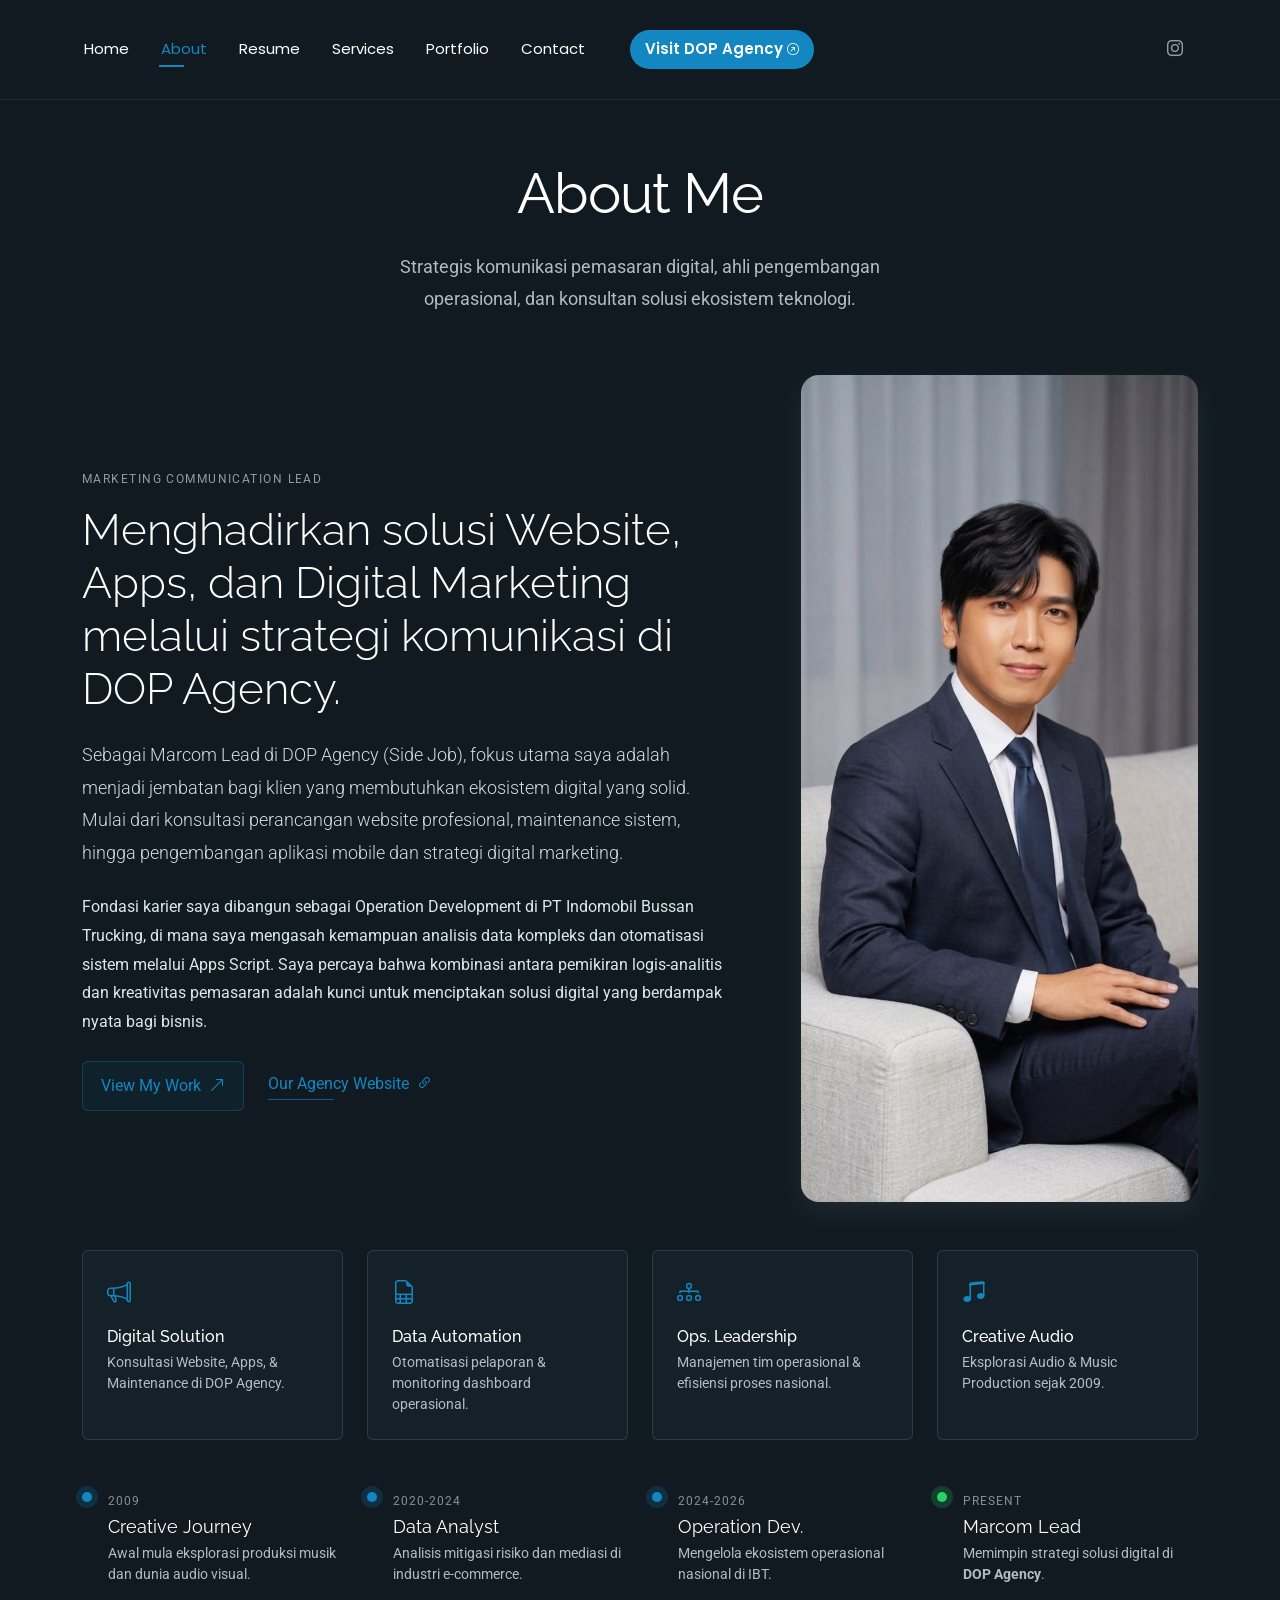
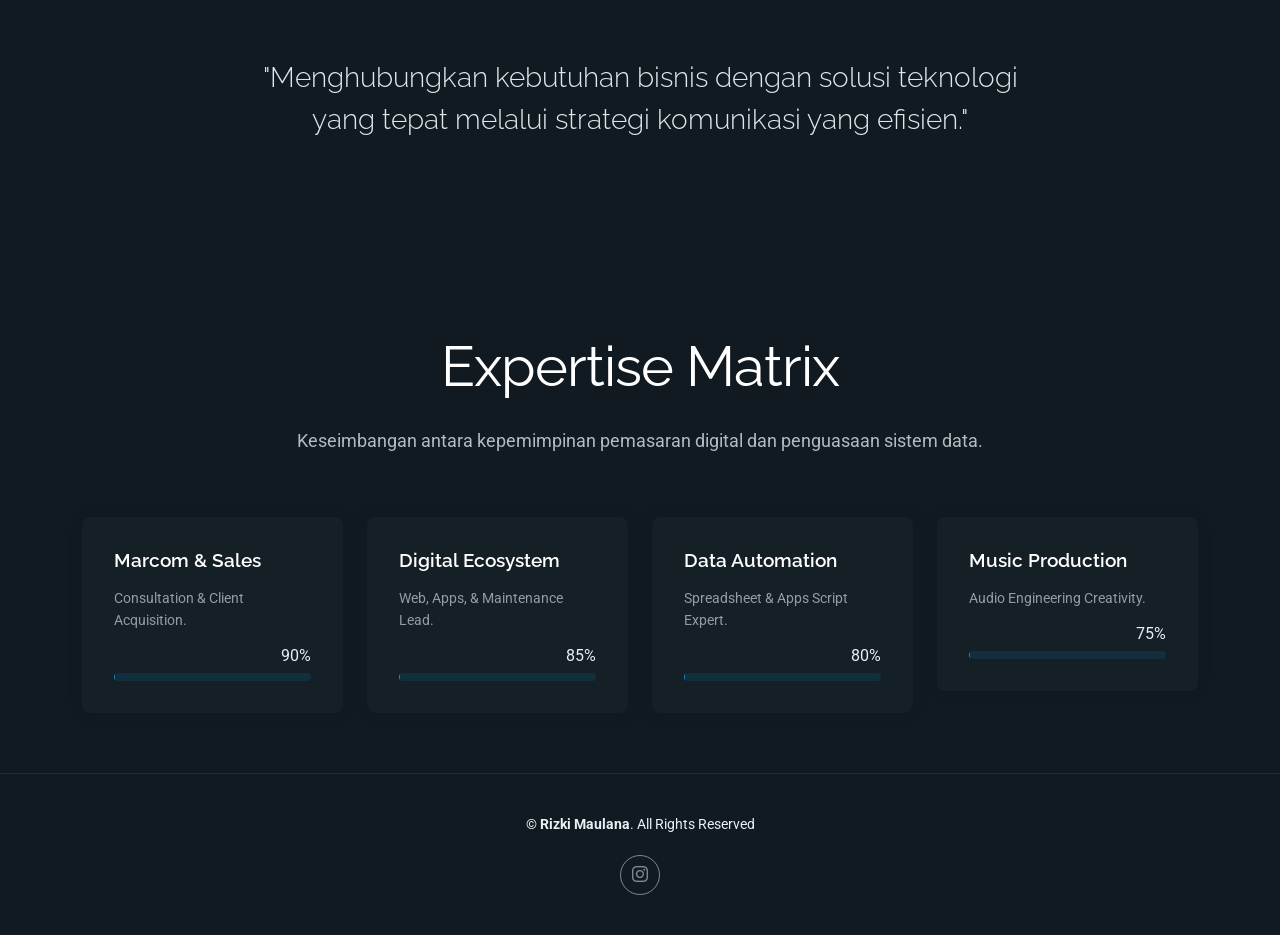
==== about.html @ 50d6732a "Update about.html" ====
<!DOCTYPE html>
<html lang="en">

<head>
  <meta charset="utf-8">
  <meta content="width=device-width, initial-scale=1.0" name="viewport">
  <title>About - Rizki Maulana | Digital Solution Expert</title>
  <meta name="description" content="">
  <meta name="keywords" content="">

  <link href="assets/img/favicon.png" rel="icon">
  <link href="assets/img/apple-touch-icon.png" rel="apple-touch-icon">

  <link href="https://fonts.googleapis.com" rel="preconnect">
  <link href="https://fonts.gstatic.com" rel="preconnect" crossorigin>
  <link href="https://fonts.googleapis.com/css2?family=Roboto:ital,wght@0,100;0,300;0,400;0,500;0,700;0,900;1,100;1,300;1,400;1,500;1,700;1,900&family=Poppins:ital,wght@0,100;0,200;0,300;0,400;0,500;0,600;0,700;0,800;0,900;1,100;1,200;1,300;1,400;1,500;1,600;1,700;1,800;1,900&family=Raleway:ital,wght@0,100;0,200;0,300;0,400;0,500;0,600;0,700;0,800;0,900;1,100;1,200;1,300;1,400;1,500;1,600;1,700;1,800;1,900&display=swap" rel="stylesheet">

  <link href="assets/vendor/bootstrap/css/bootstrap.min.css" rel="stylesheet">
  <link href="assets/vendor/bootstrap-icons/bootstrap-icons.css" rel="stylesheet">
  <link href="assets/vendor/aos/aos.css" rel="stylesheet">
  <link href="assets/vendor/swiper/swiper-bundle.min.min.css" rel="stylesheet">
  <link href="assets/vendor/glightbox/css/glightbox.min.css" rel="stylesheet">

  <link href="assets/css/main.css" rel="stylesheet">
</head>

<body class="about-page">

  <header id="header" class="header d-flex align-items-center light-background sticky-top">
    <div class="container position-relative d-flex align-items-center justify-content-between">
      <nav id="navmenu" class="navmenu">
        <ul>
          <li><a href="index.html">Home</a></li>
          <li><a href="about.html" class="active">About</a></li>
          <li><a href="resume.html">Resume</a></li>
          <li><a href="services.html">Services</a></li>
          <li><a href="portfolio.html">Portfolio</a></li>
          <li><a href="contact.html">Contact</a></li>
          <li><a href="https://www.dopagency.my.id/" target="_blank" style="background: var(--accent-color); color: white; padding: 8px 15px; border-radius: 50px; margin-left: 15px; font-weight: 600;">Visit DOP Agency <i class="bi bi-arrow-up-right-circle ms-1"></i></a></li>
        </ul>
        <i class="mobile-nav-toggle d-xl-none bi bi-list"></i>
      </nav>

      <div class="header-social-links">
        <a href="https://www.instagram.com/rizkimaulanaa/" class="instagram"><i class="bi bi-instagram"></i></a>
      </div>
    </div>
  </header>

  <main class="main">
    <section id="about" class="about section">
      <div class="container section-title" data-aos="fade-up">
        <h2>About Me</h2>
        <p>Strategis komunikasi pemasaran digital, ahli pengembangan operasional, dan konsultan solusi ekosistem teknologi.</p>
      </div>

      <div class="container" data-aos="fade-up" data-aos-delay="100">
        <div class="row align-items-center justify-content-between gy-5 mb-5">
          <div class="col-lg-7" data-aos="fade-right" data-aos-delay="150">
            <div class="intro-content">
              <span class="eyebrow">Marketing Communication Lead</span>
              <h2 class="headline">Menghadirkan solusi Website, Apps, dan Digital Marketing melalui strategi komunikasi di DOP Agency.</h2>
              <p class="lead">
                Sebagai Marcom Lead di DOP Agency (Side Job), fokus utama saya adalah menjadi jembatan bagi klien yang membutuhkan ekosistem digital yang solid. Mulai dari konsultasi perancangan website profesional, maintenance sistem, hingga pengembangan aplikasi mobile dan strategi digital marketing.
              </p>
              <p>
                Fondasi karier saya dibangun sebagai Operation Development di PT Indomobil Bussan Trucking, di mana saya mengasah kemampuan analisis data kompleks dan otomatisasi sistem melalui Apps Script. Saya percaya bahwa kombinasi antara pemikiran logis-analitis dan kreativitas pemasaran adalah kunci untuk menciptakan solusi digital yang berdampak nyata bagi bisnis.
              </p>

              <div class="cta-group">
                <a href="portfolio.html" class="btn-ghost">
                  View My Work <i class="bi bi-arrow-up-right"></i>
                </a>
                <a href="https://www.dopagency.my.id/" target="_blank" class="link-underline">
                  Our Agency Website <i class="bi bi-link-45deg"></i>
                </a>
              </div>
            </div>
          </div>

          <div class="col-lg-5" data-aos="zoom-in" data-aos-delay="250">
            <figure class="profile-figure text-center text-lg-end">
              <img src="assets/img/profile/profile-square-11.webp" alt="Portrait of Rizki Maulana" class="img-fluid profile-photo">
            </figure>
          </div>
        </div>

        <div class="mb-5">
          <div class="row g-4">
            <div class="col-6 col-md-4 col-lg-3" data-aos="fade-up" data-aos-delay="120">
              <div class="skill-item">
                <i class="bi bi-megaphone"></i>
                <h3>Digital Solution</h3>
                <p>Konsultasi Website, Apps, & Maintenance di DOP Agency.</p>
              </div>
            </div>
            <div class="col-6 col-md-4 col-lg-3" data-aos="fade-up" data-aos-delay="180">
              <div class="skill-item">
                <i class="bi bi-file-earmark-spreadsheet"></i>
                <h3>Data Automation</h3>
                <p>Otomatisasi pelaporan & monitoring dashboard operasional.</p>
              </div>
            </div>
            <div class="col-6 col-md-4 col-lg-3" data-aos="fade-up" data-aos-delay="240">
              <div class="skill-item">
                <i class="bi bi-diagram-3"></i>
                <h3>Ops. Leadership</h3>
                <p>Manajemen tim operasional & efisiensi proses nasional.</p>
              </div>
            </div>
            <div class="col-6 col-md-4 col-lg-3" data-aos="fade-up" data-aos-delay="300">
              <div class="skill-item">
                <i class="bi bi-music-note-beamed"></i>
                <h3>Creative Audio</h3>
                <p>Eksplorasi Audio & Music Production sejak 2009.</p>
              </div>
            </div>
          </div>
        </div>

        <div class="mb-5">
          <div class="row g-4">
            <div class="col-md-6 col-lg-3" data-aos="fade-up" data-aos-delay="120">
              <article class="timeline-item">
                <span class="dot"></span>
                <time>2009</time>
                <h4>Creative Journey</h4>
                <p>Awal mula eksplorasi produksi musik dan dunia audio visual.</p>
              </article>
            </div>
            <div class="col-md-6 col-lg-3" data-aos="fade-up" data-aos-delay="180">
              <article class="timeline-item">
                <span class="dot"></span>
                <time>2020-2024</time>
                <h4>Data Analyst</h4>
                <p>Analisis mitigasi risiko dan mediasi di industri e-commerce.</p>
              </article>
            </div>
            <div class="col-md-6 col-lg-3" data-aos="fade-up" data-aos-delay="240">
              <article class="timeline-item">
                <span class="dot"></span>
                <time>2024-2026</time>
                <h4>Operation Dev.</h4>
                <p>Mengelola ekosistem operasional nasional di IBT.</p>
              </article>
            </div>
            <div class="col-md-6 col-lg-3" data-aos="fade-up" data-aos-delay="300">
              <article class="timeline-item">
                <span class="dot" style="background: #25d366; box-shadow: 0 0 0 6px rgba(37, 211, 102, 0.2);"></span>
                <time>Present</time>
                <h4>Marcom Lead</h4>
                <p>Memimpin strategi solusi digital di <strong>DOP Agency</strong>.</p>
              </article>
            </div>
          </div>
        </div>

        <blockquote class="personal-quote text-center mb-5" data-aos="fade-down" data-aos-delay="200">
          <p>"Menghubungkan kebutuhan bisnis dengan solusi teknologi yang tepat melalui strategi komunikasi yang efisien."</p>
        </blockquote>
      </div>
    </section>

    <section id="skills" class="skills section">
      <div class="container section-title" data-aos="fade-up">
        <h2>Expertise Matrix</h2>
        <p>Keseimbangan antara kepemimpinan pemasaran digital dan penguasaan sistem data.</p>
      </div>

      <div class="container" data-aos="fade-up" data-aos-delay="100">
        <div class="row g-4 skills-animation">
          <div class="col-md-6 col-lg-3" data-aos="fade-up" data-aos-delay="100">
            <div class="skill-box">
              <h3>Marcom & Sales</h3>
              <p>Consultation & Client Acquisition.</p>
              <span class="text-end d-block">90%</span>
              <div class="progress">
                <div class="progress-bar" role="progressbar" aria-valuenow="90" aria-valuemin="0" aria-valuemax="100"></div>
              </div>
            </div>
          </div>
          <div class="col-md-6 col-lg-3" data-aos="fade-up" data-aos-delay="200">
            <div class="skill-box">
              <h3>Digital Ecosystem</h3>
              <p>Web, Apps, & Maintenance Lead.</p>
              <span class="text-end d-block">85%</span>
              <div class="progress">
                <div class="progress-bar" role="progressbar" aria-valuenow="85" aria-valuemin="0" aria-valuemax="100"></div>
              </div>
            </div>
          </div>
          <div class="col-md-6 col-lg-3" data-aos="fade-up" data-aos-delay="300">
            <div class="skill-box">
              <h3>Data Automation</h3>
              <p>Spreadsheet & Apps Script Expert.</p>
              <span class="text-end d-block">80%</span>
              <div class="progress">
                <div class="progress-bar" role="progressbar" aria-valuenow="80" aria-valuemin="0" aria-valuemax="100"></div>
              </div>
            </div>
          </div>
          <div class="col-md-6 col-lg-3" data-aos="fade-up" data-aos-delay="400">
            <div class="skill-box">
              <h3>Music Production</h3>
              <p>Audio Engineering Creativity.</p>
              <span class="text-end d-block">75%</span>
              <div class="progress">
                <div class="progress-bar" role="progressbar" aria-valuenow="75" aria-valuemin="0" aria-valuemax="100"></div>
              </div>
            </div>
          </div>
        </div>
      </div>
    </section>
  </main>

  <footer id="footer" class="footer">
    <div class="container text-center">
      <p>© <strong>Rizki Maulana</strong>. All Rights Reserved</p>
      <div class="social-links d-flex justify-content-center">
        <a href="https://www.instagram.com/rizkimaulanaa"><i class="bi bi-instagram"></i></a>
      </div>
    </div>
  </footer>

  <a href="#" id="scroll-top" class="scroll-top d-flex align-items-center justify-content-center"><i class="bi bi-arrow-up-short"></i></a>
  <div id="preloader"></div>

  <script src="assets/vendor/bootstrap/js/bootstrap.bundle.min.js"></script>
  <script src="assets/vendor/aos/aos.js"></script>
  <script src="assets/js/main.js"></script>
</body>
</html>
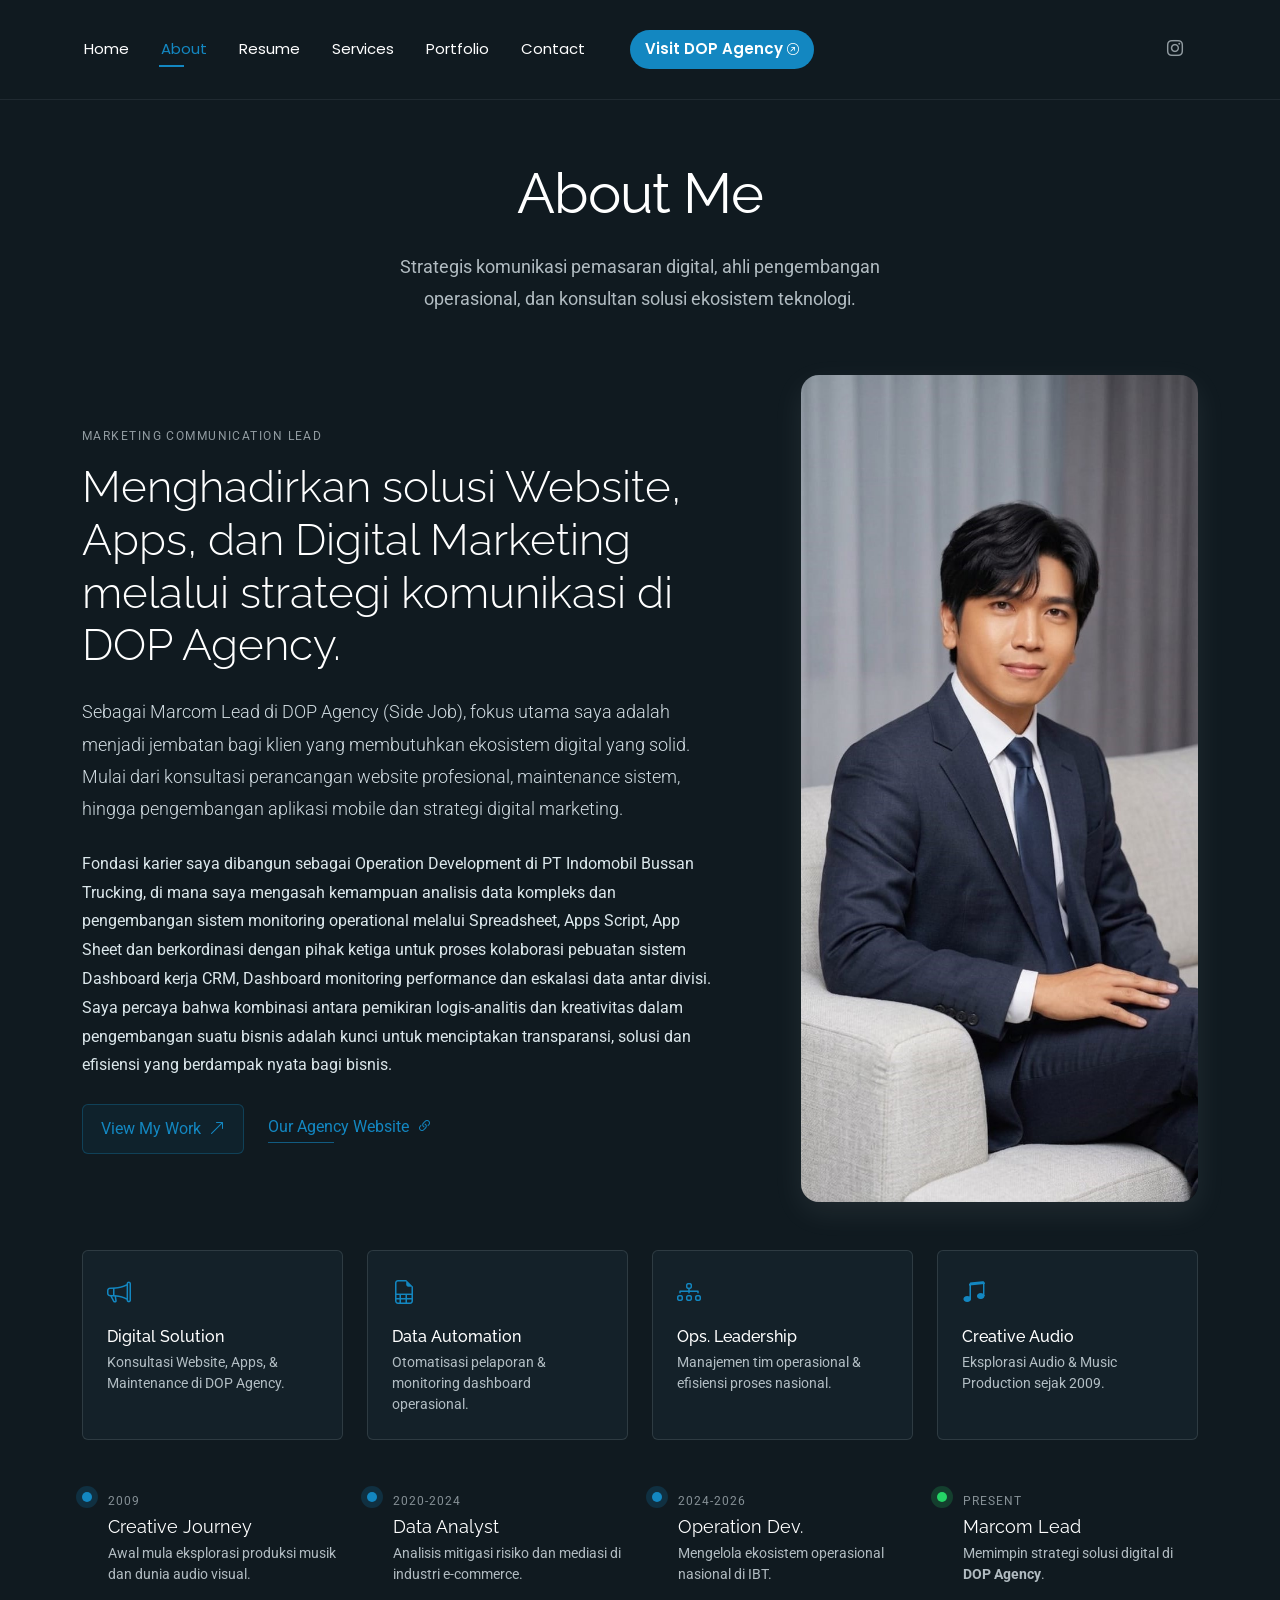
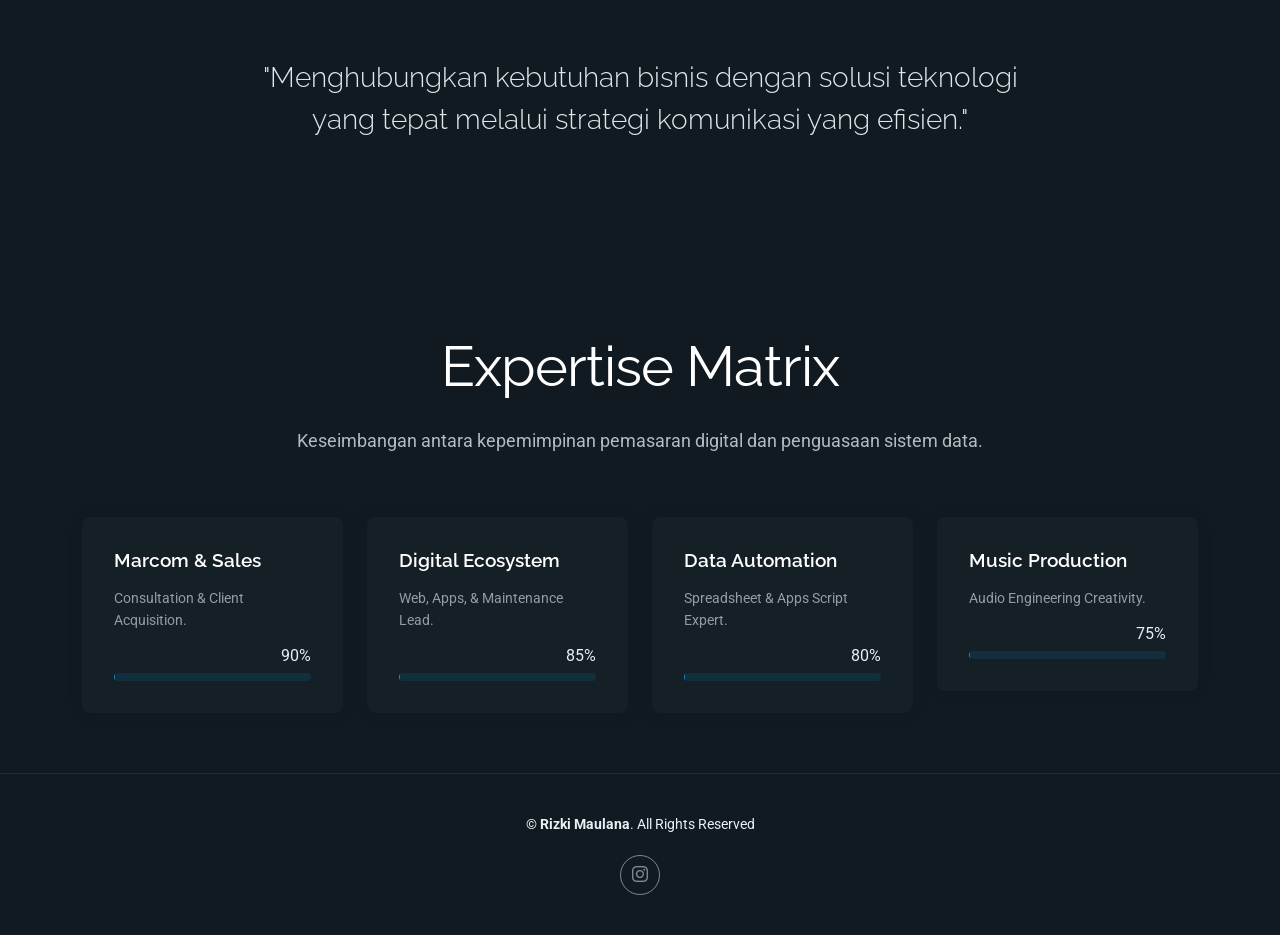
==== commit 8fa5e62f: "Update about.html" ====
--- a/about.html
+++ b/about.html
@@ -64,7 +64,7 @@
                 Sebagai Marcom Lead di DOP Agency (Side Job), fokus utama saya adalah menjadi jembatan bagi klien yang membutuhkan ekosistem digital yang solid. Mulai dari konsultasi perancangan website profesional, maintenance sistem, hingga pengembangan aplikasi mobile dan strategi digital marketing.
               </p>
               <p>
-                Fondasi karier saya dibangun sebagai Operation Development di PT Indomobil Bussan Trucking, di mana saya mengasah kemampuan analisis data kompleks dan otomatisasi sistem melalui Apps Script. Saya percaya bahwa kombinasi antara pemikiran logis-analitis dan kreativitas pemasaran adalah kunci untuk menciptakan solusi digital yang berdampak nyata bagi bisnis.
+                Fondasi karier saya dibangun sebagai Operation Development di PT Indomobil Bussan Trucking, di mana saya mengasah kemampuan analisis data kompleks dan pengembangan sistem monitoring operational melalui Spreadsheet, Apps Script, App Sheet dan berkordinasi dengan pihak ketiga untuk proses kolaborasi pebuatan sistem Dashboard kerja CRM, Dashboard monitoring performance dan eskalasi data antar divisi. Saya percaya bahwa kombinasi antara pemikiran logis-analitis dan kreativitas dalam pengembangan suatu bisnis adalah kunci untuk menciptakan transparansi, solusi dan efisiensi yang berdampak nyata bagi bisnis.
               </p>
 
               <div class="cta-group">
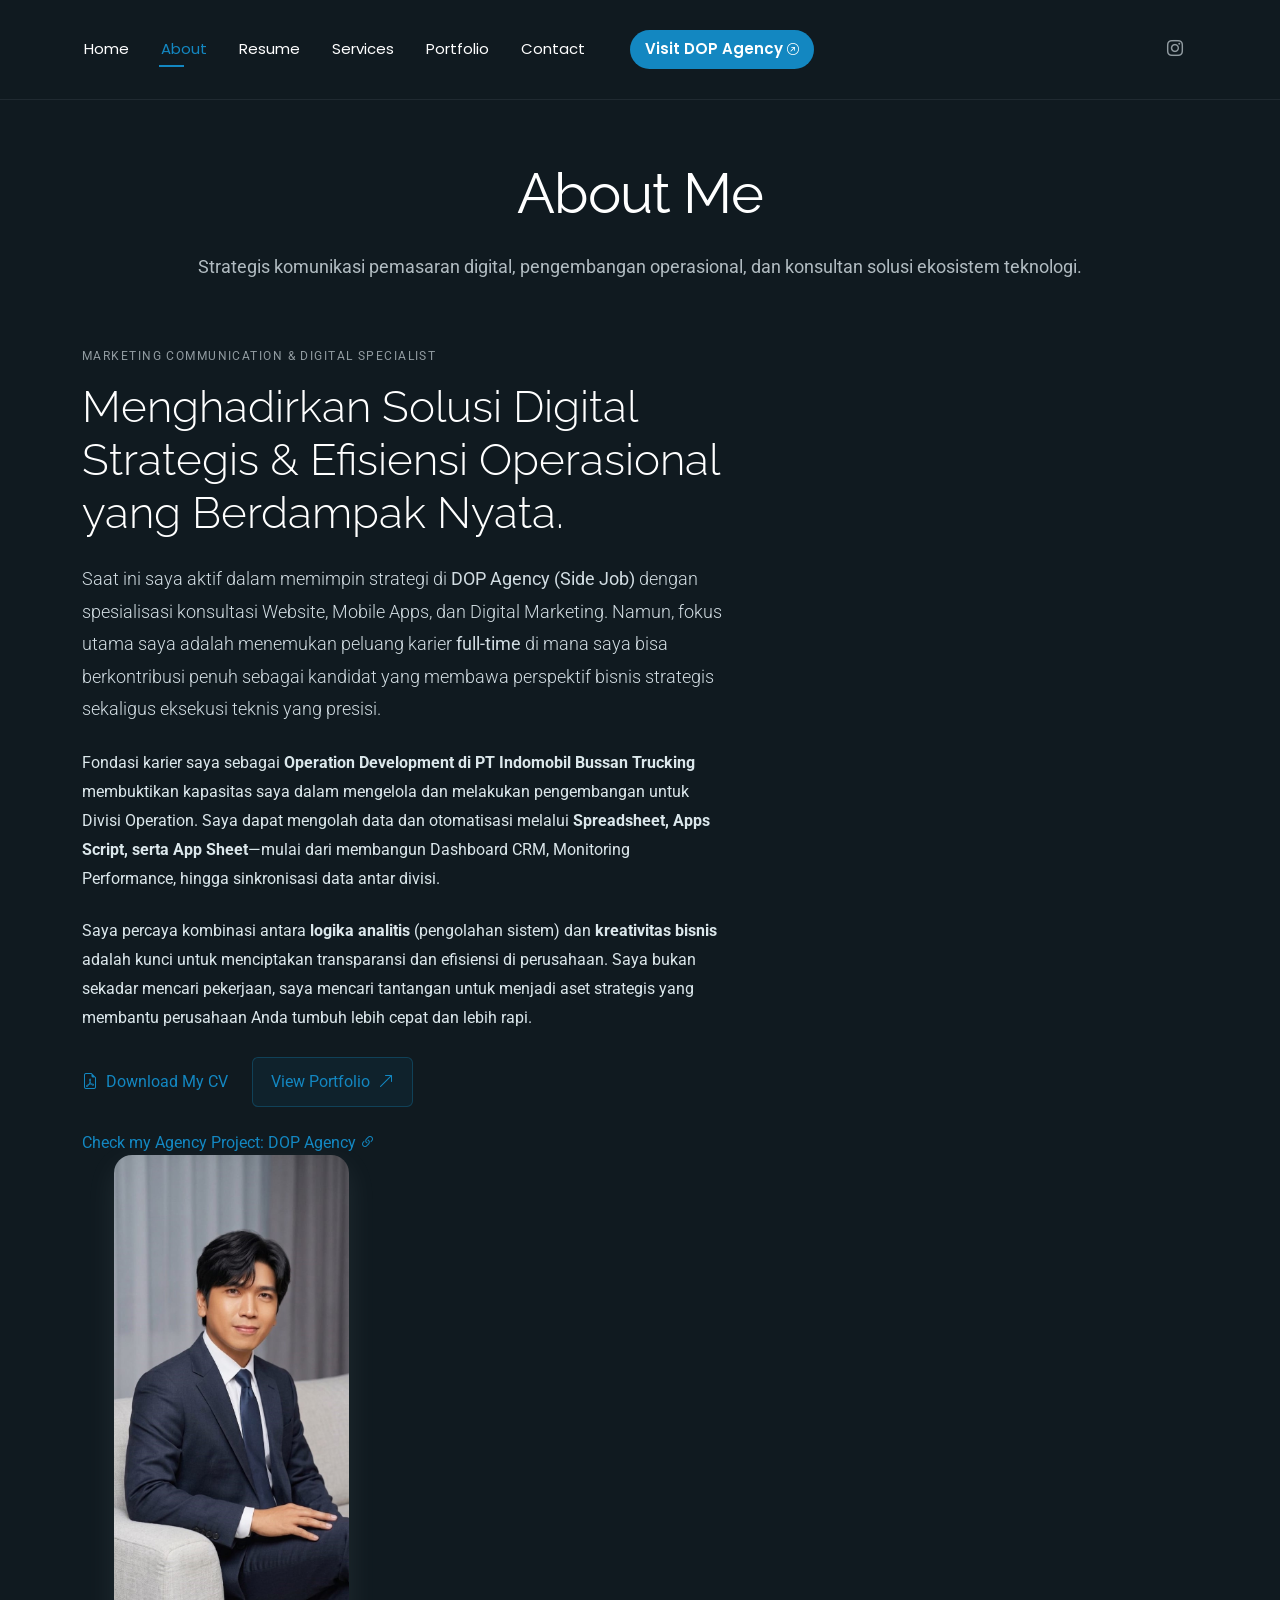
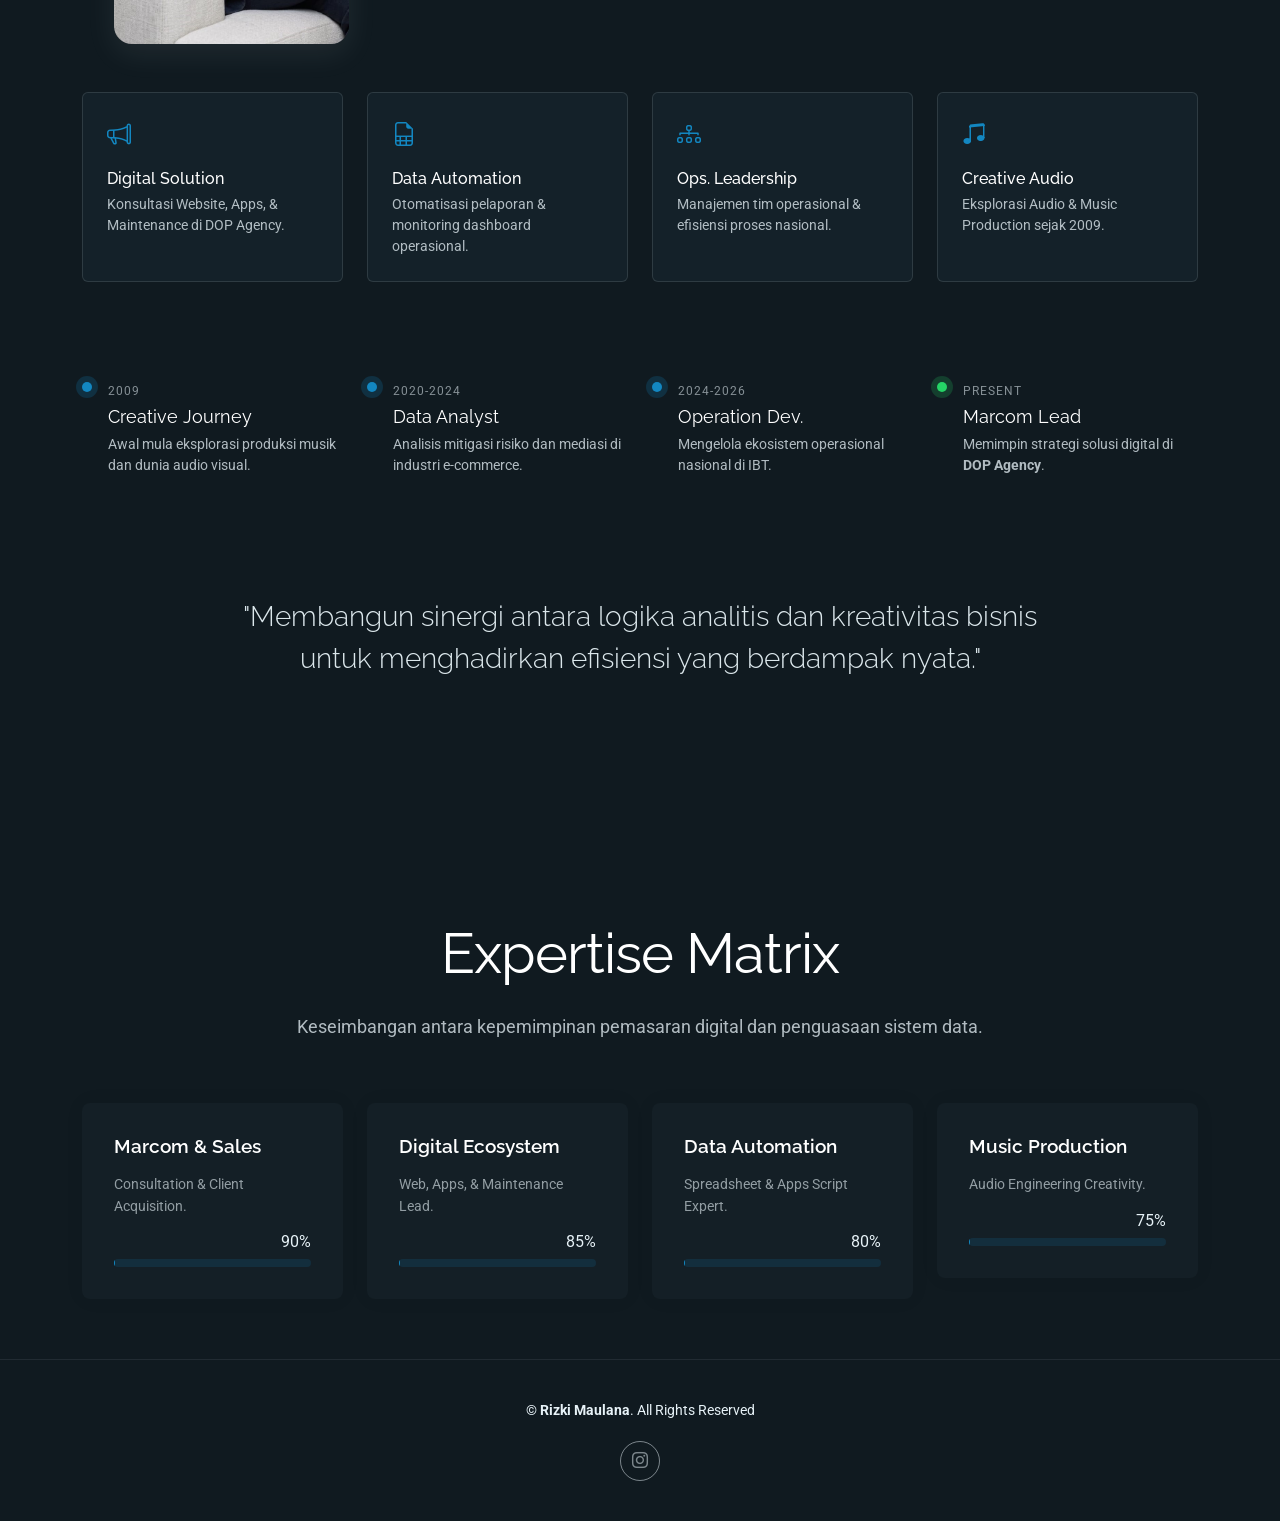
==== commit f76c96ee: "Update about.html" ====
--- a/about.html
+++ b/about.html
@@ -51,32 +51,43 @@
     <section id="about" class="about section">
       <div class="container section-title" data-aos="fade-up">
         <h2>About Me</h2>
-        <p>Strategis komunikasi pemasaran digital, ahli pengembangan operasional, dan konsultan solusi ekosistem teknologi.</p>
+        <p>Strategis komunikasi pemasaran digital, pengembangan operasional, dan konsultan solusi ekosistem teknologi.</p>
       </div>
 
       <div class="container" data-aos="fade-up" data-aos-delay="100">
         <div class="row align-items-center justify-content-between gy-5 mb-5">
           <div class="col-lg-7" data-aos="fade-right" data-aos-delay="150">
             <div class="intro-content">
-              <span class="eyebrow">Marketing Communication Lead</span>
-              <h2 class="headline">Menghadirkan solusi Website, Apps, dan Digital Marketing melalui strategi komunikasi di DOP Agency.</h2>
-              <p class="lead">
-                Sebagai Marcom Lead di DOP Agency (Side Job), fokus utama saya adalah menjadi jembatan bagi klien yang membutuhkan ekosistem digital yang solid. Mulai dari konsultasi perancangan website profesional, maintenance sistem, hingga pengembangan aplikasi mobile dan strategi digital marketing.
-              </p>
-              <p>
-                Fondasi karier saya dibangun sebagai Operation Development di PT Indomobil Bussan Trucking, di mana saya mengasah kemampuan analisis data kompleks dan pengembangan sistem monitoring operational melalui Spreadsheet, Apps Script, App Sheet dan berkordinasi dengan pihak ketiga untuk proses kolaborasi pebuatan sistem Dashboard kerja CRM, Dashboard monitoring performance dan eskalasi data antar divisi. Saya percaya bahwa kombinasi antara pemikiran logis-analitis dan kreativitas dalam pengembangan suatu bisnis adalah kunci untuk menciptakan transparansi, solusi dan efisiensi yang berdampak nyata bagi bisnis.
-              </p>
-
-              <div class="cta-group">
-                <a href="portfolio.html" class="btn-ghost">
-                  View My Work <i class="bi bi-arrow-up-right"></i>
-                </a>
-                <a href="https://www.dopagency.my.id/" target="_blank" class="link-underline">
-                  Our Agency Website <i class="bi bi-link-45deg"></i>
-                </a>
-              </div>
-            </div>
-          </div>
+  <span class="eyebrow">Marketing Communication & Digital Specialist</span>
+  <h2 class="headline">Menghadirkan Solusi Digital Strategis & Efisiensi Operasional yang Berdampak Nyata.</h2>
+  
+  <p class="lead">
+    Saat ini saya aktif dalam memimpin strategi di <strong>DOP Agency (Side Job)</strong> dengan spesialisasi konsultasi Website, Mobile Apps, dan Digital Marketing. Namun, fokus utama saya adalah menemukan peluang karier <strong>full-time</strong> di mana saya bisa berkontribusi penuh sebagai kandidat yang membawa perspektif bisnis strategis sekaligus eksekusi teknis yang presisi.
+  </p>
+
+  <p>
+    Fondasi karier saya sebagai <strong>Operation Development di PT Indomobil Bussan Trucking</strong> membuktikan kapasitas saya dalam mengelola dan melakukan pengembangan untuk Divisi Operation. Saya dapat mengolah data dan otomatisasi melalui <strong>Spreadsheet, Apps Script, serta App Sheet</strong>—mulai dari membangun Dashboard CRM, Monitoring Performance, hingga sinkronisasi data antar divisi. 
+  </p>
+  
+  <p>
+    Saya percaya kombinasi antara <strong>logika analitis</strong> (pengolahan sistem) dan <strong>kreativitas bisnis</strong> adalah kunci untuk menciptakan transparansi dan efisiensi di perusahaan. Saya bukan sekadar mencari pekerjaan, saya mencari tantangan untuk menjadi aset strategis yang membantu perusahaan Anda tumbuh lebih cepat dan lebih rapi.
+  </p>
+
+  <div class="cta-group">
+    <a href="assets/docs/CV_Rizki_Maulana.pdf" class="btn-cv-about" target="_blank">
+      <i class="bi bi-file-earmark-pdf me-2"></i>Download My CV
+    </a>
+    <a href="portfolio.html" class="btn-ghost">
+      View Portfolio <i class="bi bi-arrow-up-right"></i>
+    </a>
+  </div>
+  
+  <div class="mt-4">
+    <a href="https://www.dopagency.my.id/" target="_blank" class="link-underline">
+      Check my Agency Project: DOP Agency <i class="bi bi-link-45deg"></i>
+    </a>
+  </div>
+</div>
 
           <div class="col-lg-5" data-aos="zoom-in" data-aos-delay="250">
             <figure class="profile-figure text-center text-lg-end">
@@ -156,7 +167,7 @@
         </div>
 
         <blockquote class="personal-quote text-center mb-5" data-aos="fade-down" data-aos-delay="200">
-          <p>"Menghubungkan kebutuhan bisnis dengan solusi teknologi yang tepat melalui strategi komunikasi yang efisien."</p>
+          <p>"Membangun sinergi antara logika analitis dan kreativitas bisnis untuk menghadirkan efisiensi yang berdampak nyata."</p>
         </blockquote>
       </div>
     </section>
@@ -230,4 +241,5 @@
   <script src="assets/vendor/aos/aos.js"></script>
   <script src="assets/js/main.js"></script>
 </body>
+
 </html>
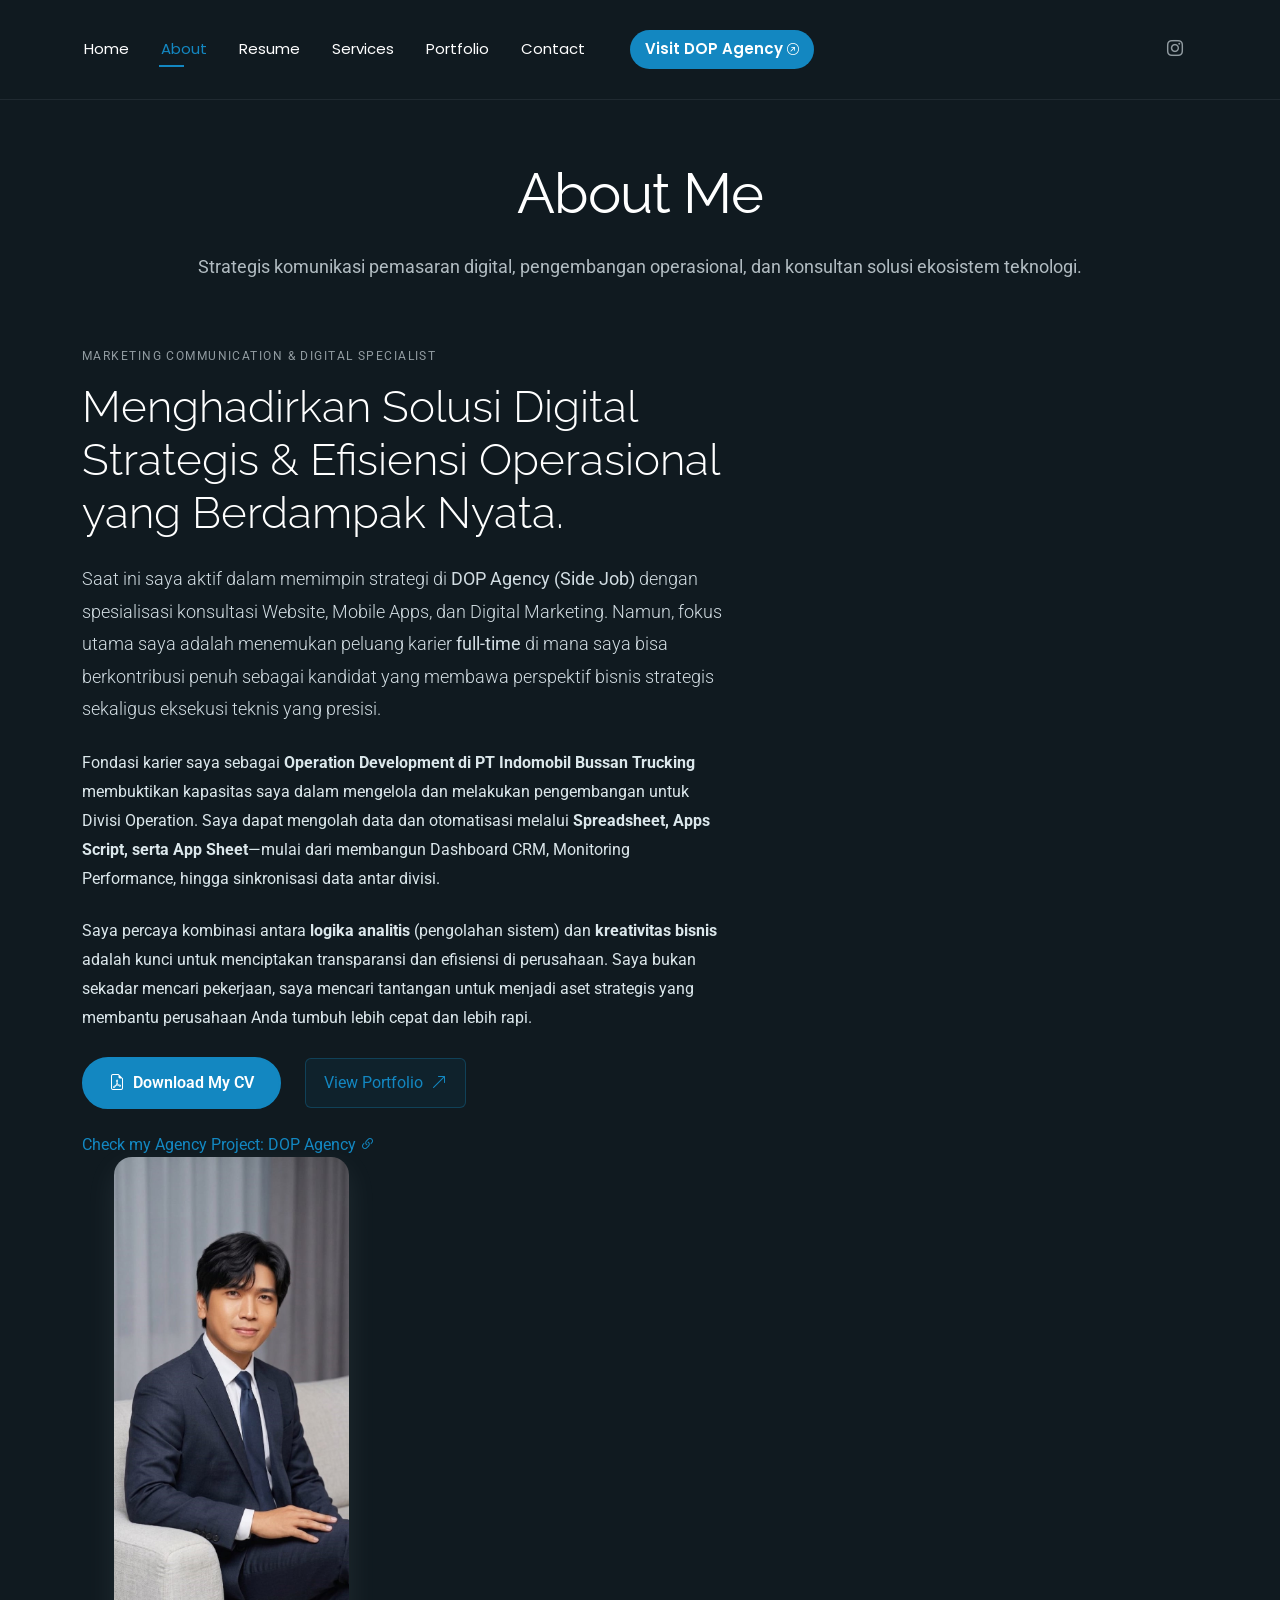
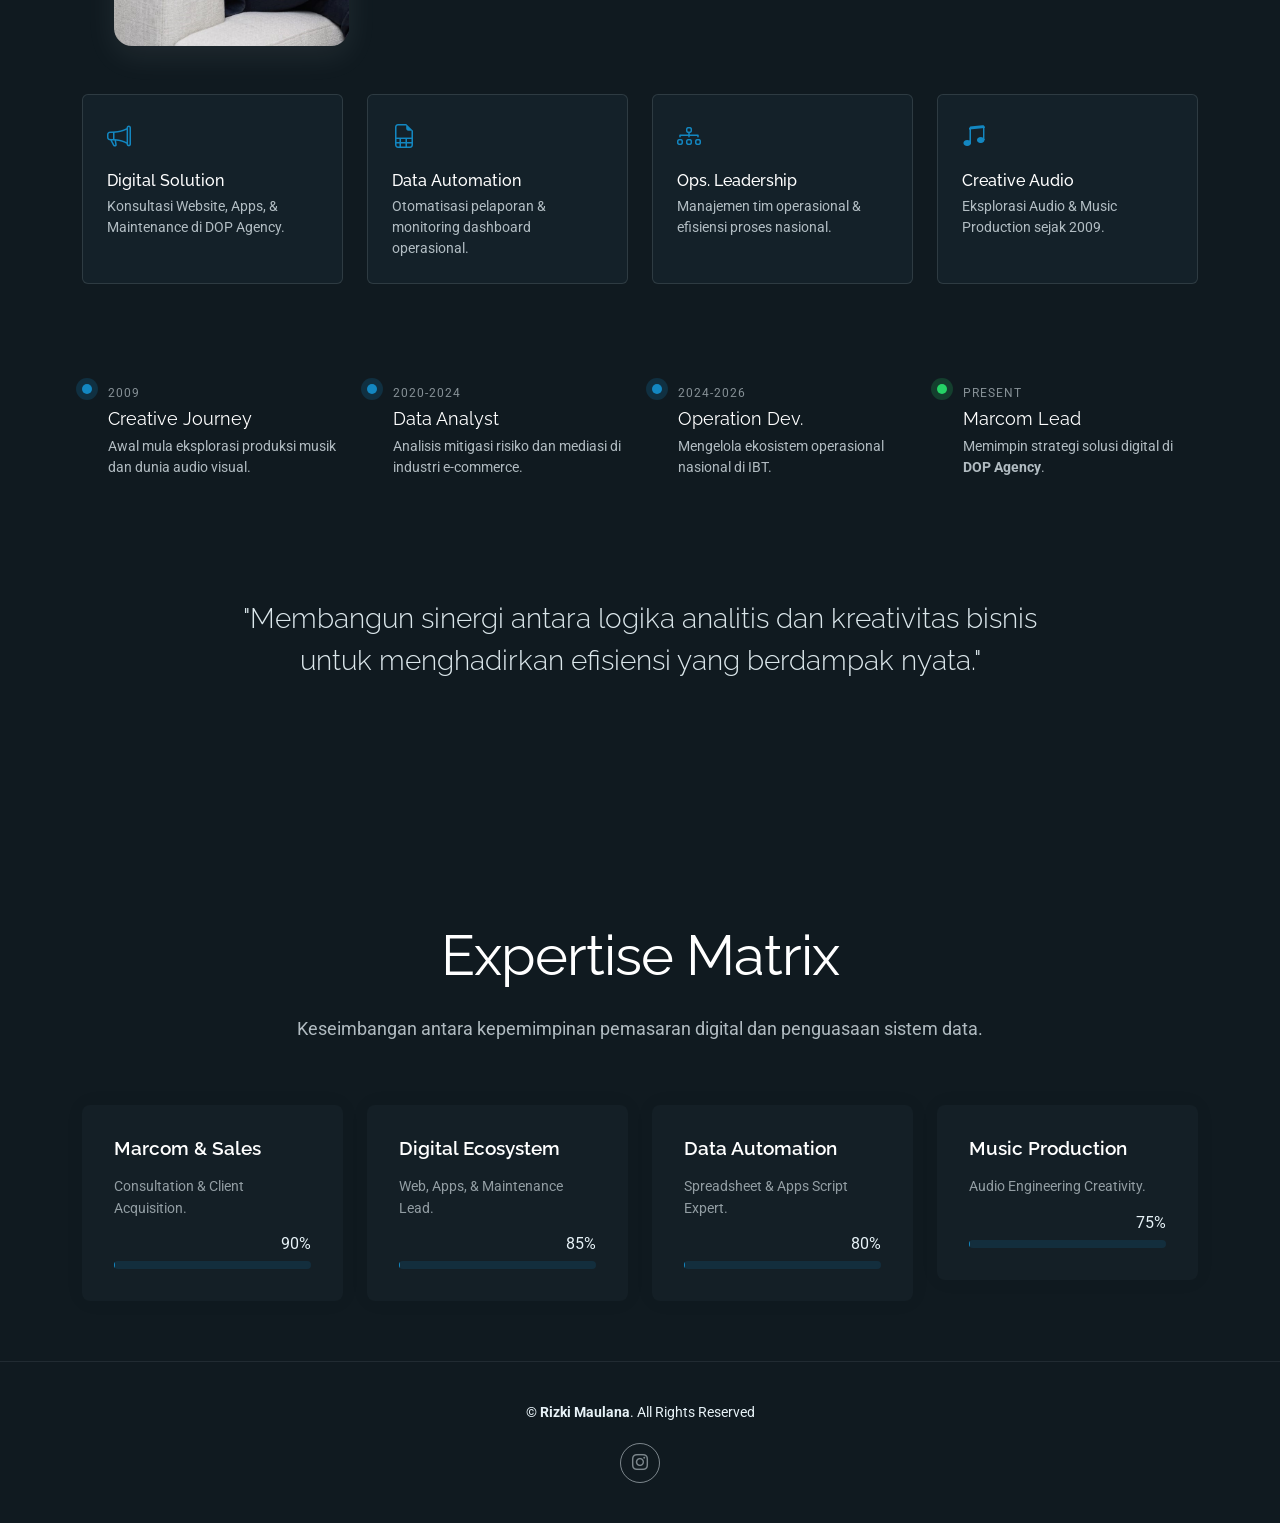
==== commit 224e11d9: "Update about.html" ====
--- a/about.html
+++ b/about.html
@@ -74,7 +74,7 @@
   </p>
 
   <div class="cta-group">
-    <a href="assets/docs/CV_Rizki_Maulana.pdf" class="btn-cv-about" target="_blank">
+    <a href="assets/docs/Profesional_CV_Rizki_Maulana.pdf" class="btn-cv-about" target="_blank">
       <i class="bi bi-file-earmark-pdf me-2"></i>Download My CV
     </a>
     <a href="portfolio.html" class="btn-ghost">
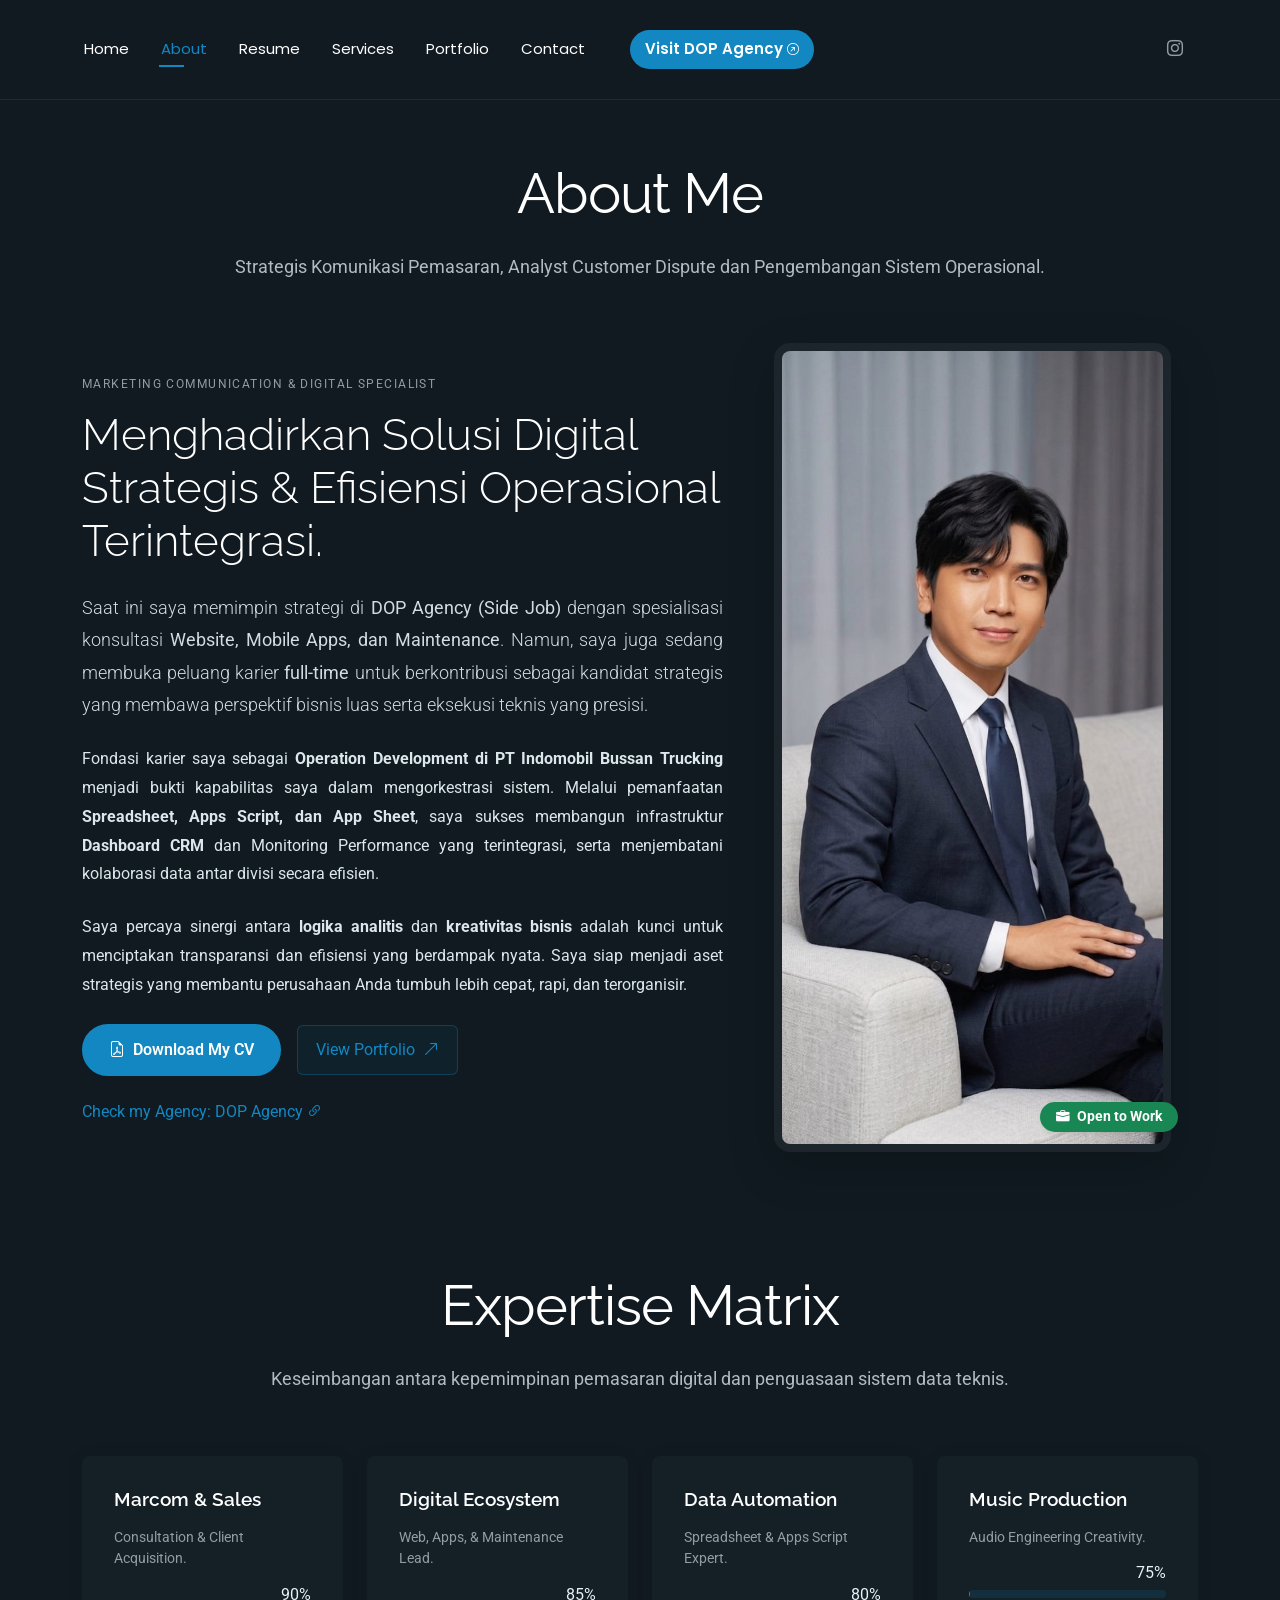
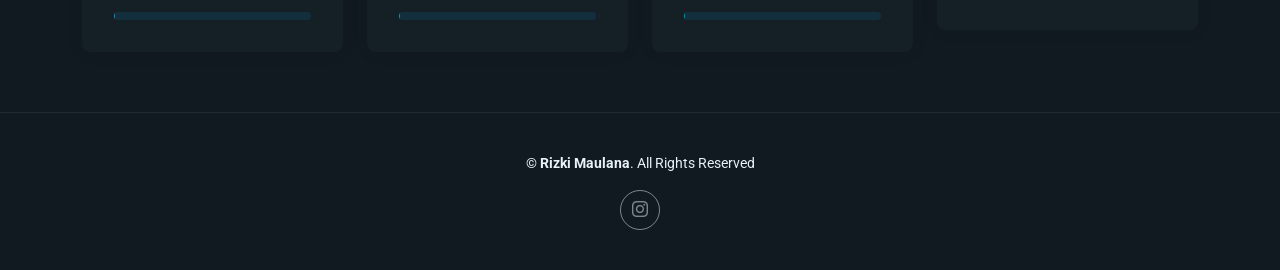
==== commit a366e5e9: "Update about.html" ====
--- a/about.html
+++ b/about.html
@@ -22,6 +22,43 @@
   <link href="assets/vendor/glightbox/css/glightbox.min.css" rel="stylesheet">
 
   <link href="assets/css/main.css" rel="stylesheet">
+  
+  <style>
+    /* Custom Styling for About Page */
+    .btn-cv-about {
+      background: var(--accent-color);
+      color: white;
+      padding: 12px 25px;
+      border-radius: 50px;
+      font-weight: 600;
+      text-decoration: none;
+      display: inline-flex;
+      align-items: center;
+      transition: 0.3s;
+      border: 2px solid var(--accent-color);
+    }
+    .btn-cv-about:hover {
+      background: transparent;
+      color: var(--accent-color);
+      transform: translateY(-3px);
+    }
+    .profile-photo {
+      border: 8px solid rgba(255, 255, 255, 0.05);
+      transition: 0.5s;
+    }
+    .profile-photo:hover {
+      transform: scale(1.02);
+      border-color: var(--accent-color);
+    }
+    .floating-badge {
+      position: absolute;
+      bottom: 20px;
+      right: 20px;
+    }
+    .intro-content p {
+      text-align: justify;
+    }
+  </style>
 </head>
 
 <body class="about-page">
@@ -40,7 +77,6 @@
         </ul>
         <i class="mobile-nav-toggle d-xl-none bi bi-list"></i>
       </nav>
-
       <div class="header-social-links">
         <a href="https://www.instagram.com/rizkimaulanaa/" class="instagram"><i class="bi bi-instagram"></i></a>
       </div>
@@ -51,131 +87,67 @@
     <section id="about" class="about section">
       <div class="container section-title" data-aos="fade-up">
         <h2>About Me</h2>
-        <p>Strategis komunikasi pemasaran digital, pengembangan operasional, dan konsultan solusi ekosistem teknologi.</p>
+        <p>Strategis Komunikasi Pemasaran, Analyst Customer Dispute dan Pengembangan Sistem Operasional.</p>
       </div>
 
       <div class="container" data-aos="fade-up" data-aos-delay="100">
-        <div class="row align-items-center justify-content-between gy-5 mb-5">
-          <div class="col-lg-7" data-aos="fade-right" data-aos-delay="150">
+        <div class="row align-items-center justify-content-between gy-5">
+          
+          <div class="col-lg-7 order-2 order-lg-1" data-aos="fade-right" data-aos-delay="150">
             <div class="intro-content">
-  <span class="eyebrow">Marketing Communication & Digital Specialist</span>
-  <h2 class="headline">Menghadirkan Solusi Digital Strategis & Efisiensi Operasional yang Berdampak Nyata.</h2>
-  
-  <p class="lead">
-    Saat ini saya aktif dalam memimpin strategi di <strong>DOP Agency (Side Job)</strong> dengan spesialisasi konsultasi Website, Mobile Apps, dan Digital Marketing. Namun, fokus utama saya adalah menemukan peluang karier <strong>full-time</strong> di mana saya bisa berkontribusi penuh sebagai kandidat yang membawa perspektif bisnis strategis sekaligus eksekusi teknis yang presisi.
-  </p>
-
-  <p>
-    Fondasi karier saya sebagai <strong>Operation Development di PT Indomobil Bussan Trucking</strong> membuktikan kapasitas saya dalam mengelola dan melakukan pengembangan untuk Divisi Operation. Saya dapat mengolah data dan otomatisasi melalui <strong>Spreadsheet, Apps Script, serta App Sheet</strong>—mulai dari membangun Dashboard CRM, Monitoring Performance, hingga sinkronisasi data antar divisi. 
-  </p>
-  
-  <p>
-    Saya percaya kombinasi antara <strong>logika analitis</strong> (pengolahan sistem) dan <strong>kreativitas bisnis</strong> adalah kunci untuk menciptakan transparansi dan efisiensi di perusahaan. Saya bukan sekadar mencari pekerjaan, saya mencari tantangan untuk menjadi aset strategis yang membantu perusahaan Anda tumbuh lebih cepat dan lebih rapi.
-  </p>
-
-  <div class="cta-group">
-    <a href="assets/docs/Profesional_CV_Rizki_Maulana.pdf" class="btn-cv-about" target="_blank">
-      <i class="bi bi-file-earmark-pdf me-2"></i>Download My CV
-    </a>
-    <a href="portfolio.html" class="btn-ghost">
-      View Portfolio <i class="bi bi-arrow-up-right"></i>
-    </a>
-  </div>
-  
-  <div class="mt-4">
-    <a href="https://www.dopagency.my.id/" target="_blank" class="link-underline">
-      Check my Agency Project: DOP Agency <i class="bi bi-link-45deg"></i>
-    </a>
-  </div>
-</div>
-
-          <div class="col-lg-5" data-aos="zoom-in" data-aos-delay="250">
-            <figure class="profile-figure text-center text-lg-end">
-              <img src="assets/img/profile/profile-square-11.webp" alt="Portrait of Rizki Maulana" class="img-fluid profile-photo">
-            </figure>
-          </div>
+              <span class="eyebrow">Marketing Communication & Digital Specialist</span>
+              <h2 class="headline">Menghadirkan Solusi Digital Strategis & Efisiensi Operasional Terintegrasi.</h2>
+              
+              <p class="lead">
+                Saat ini saya memimpin strategi di <strong>DOP Agency (Side Job)</strong> dengan spesialisasi konsultasi <strong>Website, Mobile Apps, dan Maintenance</strong>. Namun, saya juga sedang membuka peluang karier <strong>full-time</strong> untuk berkontribusi sebagai kandidat strategis yang membawa perspektif bisnis luas serta eksekusi teknis yang presisi.
+              </p>
+
+              <p>
+                Fondasi karier saya sebagai <strong>Operation Development di PT Indomobil Bussan Trucking</strong> menjadi bukti kapabilitas saya dalam mengorkestrasi sistem. Melalui pemanfaatan <strong>Spreadsheet, Apps Script, dan App Sheet</strong>, saya sukses membangun infrastruktur <strong>Dashboard CRM</strong> dan Monitoring Performance yang terintegrasi, serta menjembatani kolaborasi data antar divisi secara efisien.
+              </p>
+              
+              <p>
+                Saya percaya sinergi antara <strong>logika analitis</strong> dan <strong>kreativitas bisnis</strong> adalah kunci untuk menciptakan transparansi dan efisiensi yang berdampak nyata. Saya siap menjadi aset strategis yang membantu perusahaan Anda tumbuh lebih cepat, rapi, dan terorganisir.
+              </p>
+
+              <div class="cta-group d-flex flex-wrap gap-3 mt-4">
+                <a href="assets/docs/Profesional_CV_Rizki_Maulana.pdf" class="btn-cv-about" target="_blank">
+                  <i class="bi bi-file-earmark-pdf me-2"></i>Download My CV
+                </a>
+                <a href="portfolio.html" class="btn-ghost">
+                  View Portfolio <i class="bi bi-arrow-up-right"></i>
+                </a>
+              </div>
+              
+              <div class="mt-4">
+                <a href="https://www.dopagency.my.id/" target="_blank" class="link-underline">
+                  Check my Agency: DOP Agency <i class="bi bi-link-45deg"></i>
+                </a>
+              </div>
+            </div>
+          </div>
+
+          <div class="col-lg-5 order-1 order-lg-2" data-aos="zoom-in" data-aos-delay="250">
+            <div class="position-relative">
+              <figure class="profile-figure text-center">
+                <img src="assets/img/profile/profile-square-11.webp" alt="Rizki Maulana" class="img-fluid profile-photo rounded-4 shadow-lg">
+                <div class="floating-badge">
+                  <div class="badge bg-success text-white p-2 px-3 rounded-pill shadow-sm" style="font-size: 0.85rem;">
+                    <i class="bi bi-briefcase-fill me-1"></i> Open to Work
+                  </div>
+                </div>
+              </figure>
+            </div>
+          </div>
+
         </div>
-
-        <div class="mb-5">
-          <div class="row g-4">
-            <div class="col-6 col-md-4 col-lg-3" data-aos="fade-up" data-aos-delay="120">
-              <div class="skill-item">
-                <i class="bi bi-megaphone"></i>
-                <h3>Digital Solution</h3>
-                <p>Konsultasi Website, Apps, & Maintenance di DOP Agency.</p>
-              </div>
-            </div>
-            <div class="col-6 col-md-4 col-lg-3" data-aos="fade-up" data-aos-delay="180">
-              <div class="skill-item">
-                <i class="bi bi-file-earmark-spreadsheet"></i>
-                <h3>Data Automation</h3>
-                <p>Otomatisasi pelaporan & monitoring dashboard operasional.</p>
-              </div>
-            </div>
-            <div class="col-6 col-md-4 col-lg-3" data-aos="fade-up" data-aos-delay="240">
-              <div class="skill-item">
-                <i class="bi bi-diagram-3"></i>
-                <h3>Ops. Leadership</h3>
-                <p>Manajemen tim operasional & efisiensi proses nasional.</p>
-              </div>
-            </div>
-            <div class="col-6 col-md-4 col-lg-3" data-aos="fade-up" data-aos-delay="300">
-              <div class="skill-item">
-                <i class="bi bi-music-note-beamed"></i>
-                <h3>Creative Audio</h3>
-                <p>Eksplorasi Audio & Music Production sejak 2009.</p>
-              </div>
-            </div>
-          </div>
-        </div>
-
-        <div class="mb-5">
-          <div class="row g-4">
-            <div class="col-md-6 col-lg-3" data-aos="fade-up" data-aos-delay="120">
-              <article class="timeline-item">
-                <span class="dot"></span>
-                <time>2009</time>
-                <h4>Creative Journey</h4>
-                <p>Awal mula eksplorasi produksi musik dan dunia audio visual.</p>
-              </article>
-            </div>
-            <div class="col-md-6 col-lg-3" data-aos="fade-up" data-aos-delay="180">
-              <article class="timeline-item">
-                <span class="dot"></span>
-                <time>2020-2024</time>
-                <h4>Data Analyst</h4>
-                <p>Analisis mitigasi risiko dan mediasi di industri e-commerce.</p>
-              </article>
-            </div>
-            <div class="col-md-6 col-lg-3" data-aos="fade-up" data-aos-delay="240">
-              <article class="timeline-item">
-                <span class="dot"></span>
-                <time>2024-2026</time>
-                <h4>Operation Dev.</h4>
-                <p>Mengelola ekosistem operasional nasional di IBT.</p>
-              </article>
-            </div>
-            <div class="col-md-6 col-lg-3" data-aos="fade-up" data-aos-delay="300">
-              <article class="timeline-item">
-                <span class="dot" style="background: #25d366; box-shadow: 0 0 0 6px rgba(37, 211, 102, 0.2);"></span>
-                <time>Present</time>
-                <h4>Marcom Lead</h4>
-                <p>Memimpin strategi solusi digital di <strong>DOP Agency</strong>.</p>
-              </article>
-            </div>
-          </div>
-        </div>
-
-        <blockquote class="personal-quote text-center mb-5" data-aos="fade-down" data-aos-delay="200">
-          <p>"Membangun sinergi antara logika analitis dan kreativitas bisnis untuk menghadirkan efisiensi yang berdampak nyata."</p>
-        </blockquote>
       </div>
     </section>
 
     <section id="skills" class="skills section">
       <div class="container section-title" data-aos="fade-up">
         <h2>Expertise Matrix</h2>
-        <p>Keseimbangan antara kepemimpinan pemasaran digital dan penguasaan sistem data.</p>
+        <p>Keseimbangan antara kepemimpinan pemasaran digital dan penguasaan sistem data teknis.</p>
       </div>
 
       <div class="container" data-aos="fade-up" data-aos-delay="100">
@@ -228,7 +200,7 @@
   <footer id="footer" class="footer">
     <div class="container text-center">
       <p>© <strong>Rizki Maulana</strong>. All Rights Reserved</p>
-      <div class="social-links d-flex justify-content-center">
+      <div class="social-links d-flex justify-content-center mt-3">
         <a href="https://www.instagram.com/rizkimaulanaa"><i class="bi bi-instagram"></i></a>
       </div>
     </div>
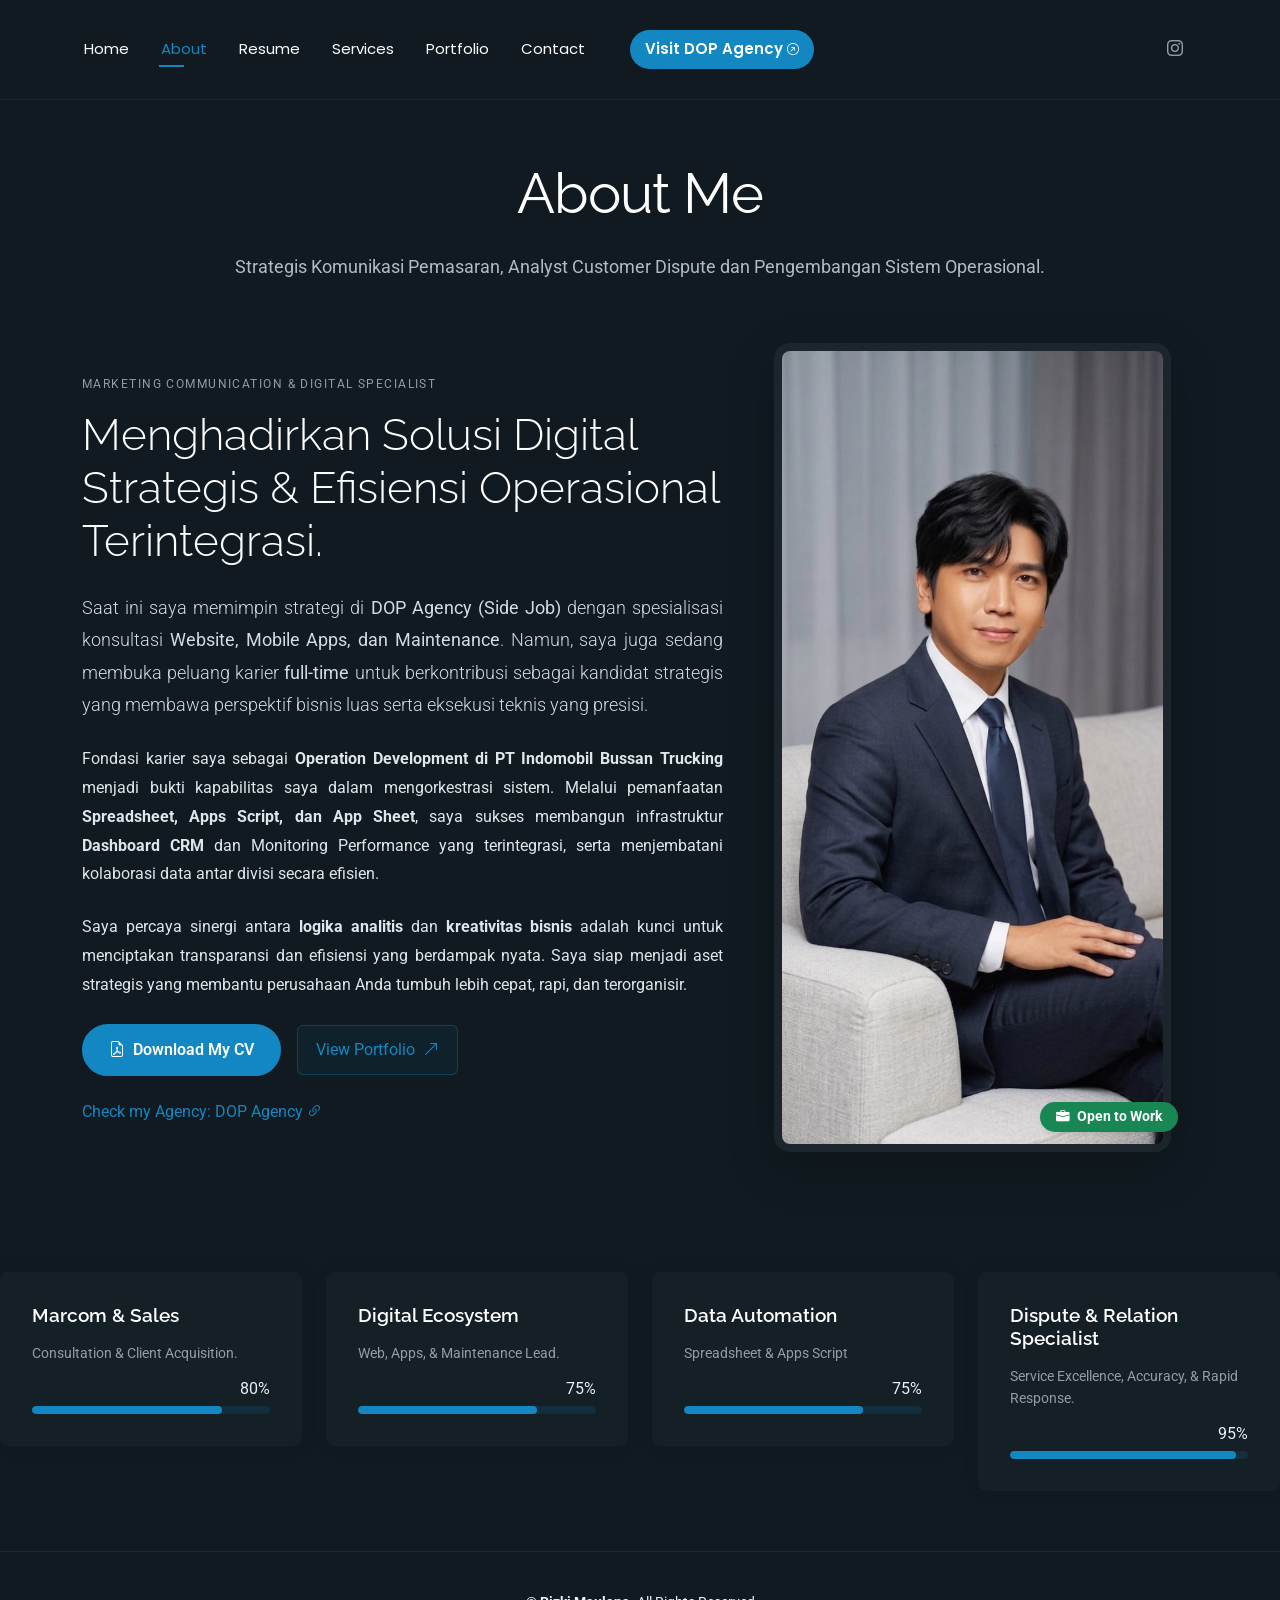
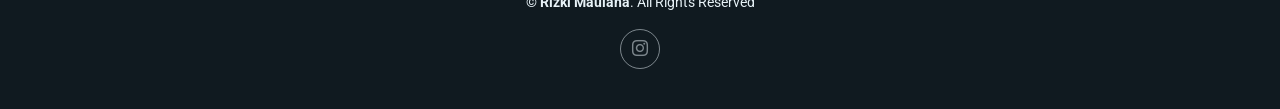
==== commit bdb40145: "Update about.html" ====
--- a/about.html
+++ b/about.html
@@ -145,54 +145,51 @@
     </section>
 
     <section id="skills" class="skills section">
-      <div class="container section-title" data-aos="fade-up">
-        <h2>Expertise Matrix</h2>
-        <p>Keseimbangan antara kepemimpinan pemasaran digital dan penguasaan sistem data teknis.</p>
-      </div>
-
-      <div class="container" data-aos="fade-up" data-aos-delay="100">
-        <div class="row g-4 skills-animation">
-          <div class="col-md-6 col-lg-3" data-aos="fade-up" data-aos-delay="100">
-            <div class="skill-box">
-              <h3>Marcom & Sales</h3>
-              <p>Consultation & Client Acquisition.</p>
-              <span class="text-end d-block">90%</span>
-              <div class="progress">
-                <div class="progress-bar" role="progressbar" aria-valuenow="90" aria-valuemin="0" aria-valuemax="100"></div>
-              </div>
-            </div>
-          </div>
-          <div class="col-md-6 col-lg-3" data-aos="fade-up" data-aos-delay="200">
-            <div class="skill-box">
-              <h3>Digital Ecosystem</h3>
-              <p>Web, Apps, & Maintenance Lead.</p>
-              <span class="text-end d-block">85%</span>
-              <div class="progress">
-                <div class="progress-bar" role="progressbar" aria-valuenow="85" aria-valuemin="0" aria-valuemax="100"></div>
-              </div>
-            </div>
-          </div>
-          <div class="col-md-6 col-lg-3" data-aos="fade-up" data-aos-delay="300">
-            <div class="skill-box">
-              <h3>Data Automation</h3>
-              <p>Spreadsheet & Apps Script Expert.</p>
-              <span class="text-end d-block">80%</span>
-              <div class="progress">
-                <div class="progress-bar" role="progressbar" aria-valuenow="80" aria-valuemin="0" aria-valuemax="100"></div>
-              </div>
-            </div>
-          </div>
-          <div class="col-md-6 col-lg-3" data-aos="fade-up" data-aos-delay="400">
-            <div class="skill-box">
-              <h3>Music Production</h3>
-              <p>Audio Engineering Creativity.</p>
-              <span class="text-end d-block">75%</span>
-              <div class="progress">
-                <div class="progress-bar" role="progressbar" aria-valuenow="75" aria-valuemin="0" aria-valuemax="100"></div>
-              </div>
-            </div>
-          </div>
-        </div>
+      <div class="row g-4 skills-animation">
+  <div class="col-md-6 col-lg-3" data-aos="fade-up" data-aos-delay="100">
+    <div class="skill-box">
+      <h3>Marcom & Sales</h3>
+      <p>Consultation & Client Acquisition.</p>
+      <span class="text-end d-block">80%</span>
+      <div class="progress">
+        <div class="progress-bar" role="progressbar" style="width: 80%" aria-valuenow="80" aria-valuemin="0" aria-valuemax="100"></div>
+      </div>
+    </div>
+  </div>
+
+  <div class="col-md-6 col-lg-3" data-aos="fade-up" data-aos-delay="200">
+    <div class="skill-box">
+      <h3>Digital Ecosystem</h3>
+      <p>Web, Apps, & Maintenance Lead.</p>
+      <span class="text-end d-block">75%</span>
+      <div class="progress">
+        <div class="progress-bar" role="progressbar" style="width: 75%" aria-valuenow="75" aria-valuemin="0" aria-valuemax="100"></div>
+      </div>
+    </div>
+  </div>
+
+  <div class="col-md-6 col-lg-3" data-aos="fade-up" data-aos-delay="300">
+    <div class="skill-box">
+      <h3>Data Automation</h3>
+      <p>Spreadsheet & Apps Script</p>
+      <span class="text-end d-block">75%</span>
+      <div class="progress">
+        <div class="progress-bar" role="progressbar" style="width: 75%" aria-valuenow="75" aria-valuemin="0" aria-valuemax="100"></div>
+      </div>
+    </div>
+  </div>
+
+<div class="col-md-6 col-lg-3" data-aos="fade-up" data-aos-delay="400">
+  <div class="skill-box">
+    <h3>Dispute & Relation Specialist</h3>
+    <p>Service Excellence, Accuracy, & Rapid Response.</p>
+    <span class="text-end d-block">95%</span>
+    <div class="progress">
+      <div class="progress-bar" role="progressbar" style="width: 95%" aria-valuenow="95" aria-valuemin="0" aria-valuemax="100"></div>
+      </div>
+    </div>
+  </div>
+</div>
       </div>
     </section>
   </main>
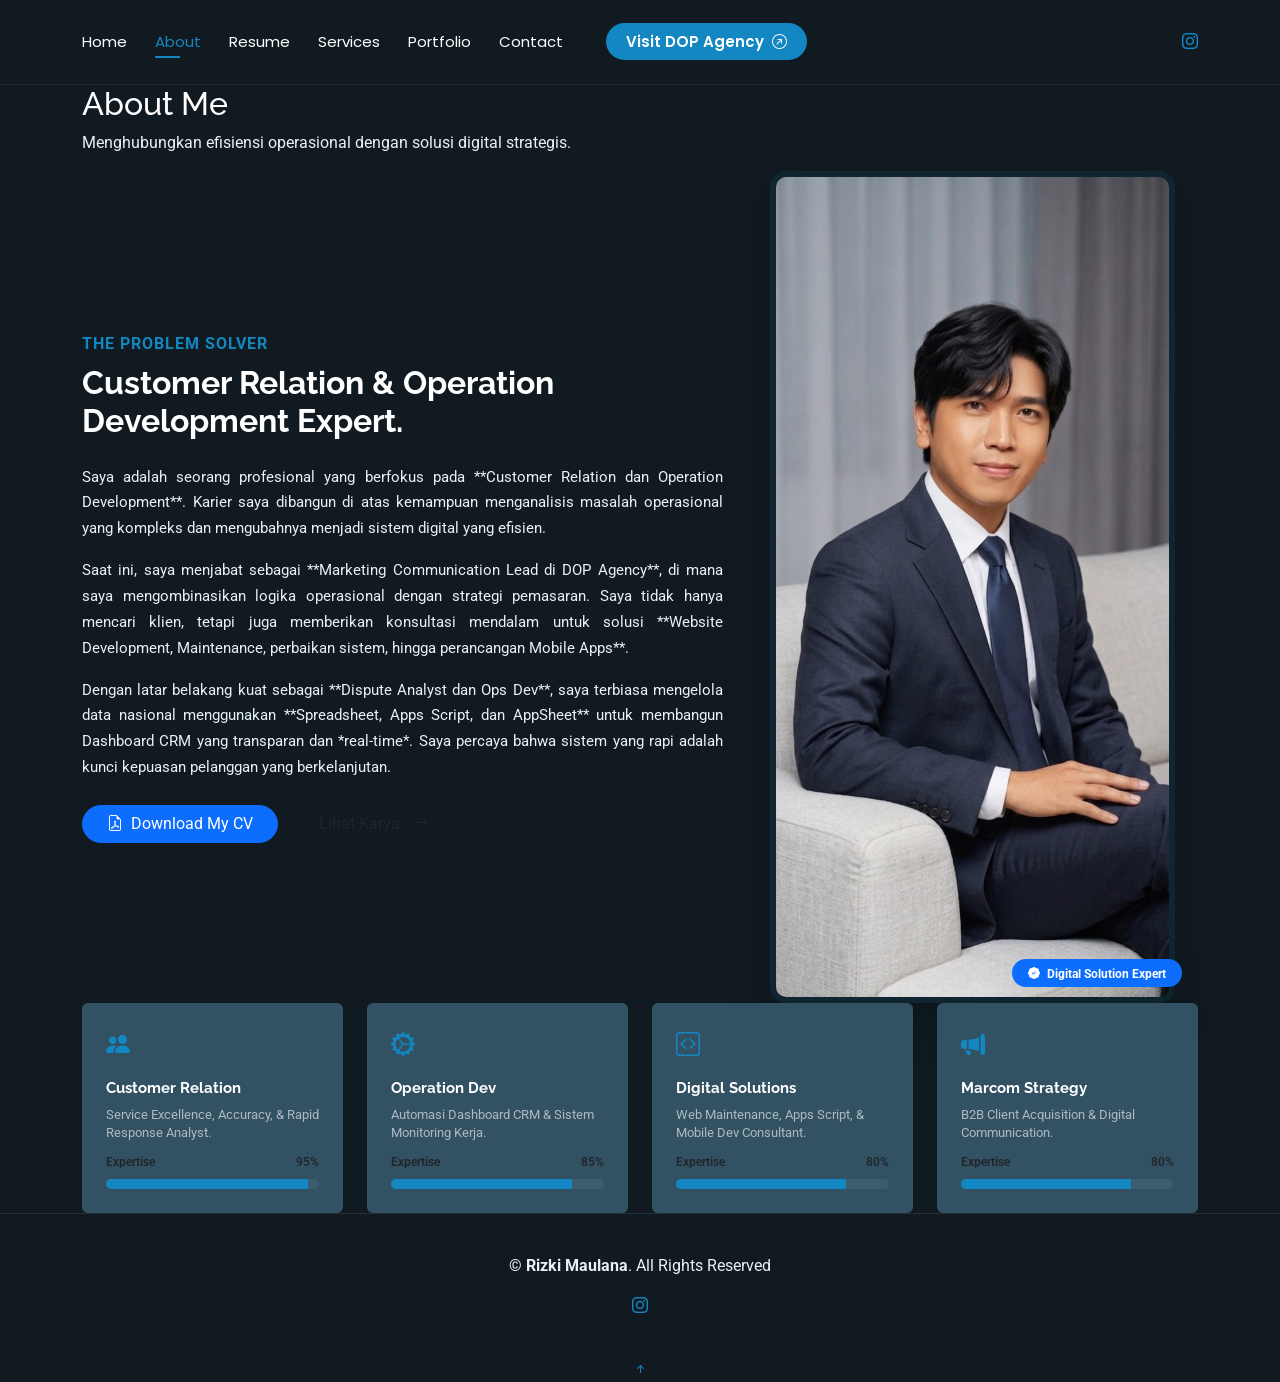
==== commit 8fa9f188: "Revise About Page for Customer Relation Focus Updated the title and content to reflect a focus on Cu" ====
--- a/about.html
+++ b/about.html
@@ -4,59 +4,58 @@
 <head>
   <meta charset="utf-8">
   <meta content="width=device-width, initial-scale=1.0" name="viewport">
-  <title>About - Rizki Maulana | Digital Solution Expert</title>
-  <meta name="description" content="">
-  <meta name="keywords" content="">
-
+  <title>About - Rizki Maulana | Customer Relation & Operation Development</title>
+  
   <link href="assets/img/favicon.png" rel="icon">
   <link href="assets/img/apple-touch-icon.png" rel="apple-touch-icon">
 
   <link href="https://fonts.googleapis.com" rel="preconnect">
   <link href="https://fonts.gstatic.com" rel="preconnect" crossorigin>
-  <link href="https://fonts.googleapis.com/css2?family=Roboto:ital,wght@0,100;0,300;0,400;0,500;0,700;0,900;1,100;1,300;1,400;1,500;1,700;1,900&family=Poppins:ital,wght@0,100;0,200;0,300;0,400;0,500;0,600;0,700;0,800;0,900;1,100;1,200;1,300;1,400;1,500;1,600;1,700;1,800;1,900&family=Raleway:ital,wght@0,100;0,200;0,300;0,400;0,500;0,600;0,700;0,800;0,900;1,100;1,200;1,300;1,400;1,500;1,600;1,700;1,800;1,900&display=swap" rel="stylesheet">
+  <link href="https://fonts.googleapis.com/css2?family=Roboto:wght@300;400;500;700&family=Poppins:wght@300;400;600;700&family=Raleway:wght@300;400;700&display=swap" rel="stylesheet">
 
   <link href="assets/vendor/bootstrap/css/bootstrap.min.css" rel="stylesheet">
   <link href="assets/vendor/bootstrap-icons/bootstrap-icons.css" rel="stylesheet">
   <link href="assets/vendor/aos/aos.css" rel="stylesheet">
-  <link href="assets/vendor/swiper/swiper-bundle.min.min.css" rel="stylesheet">
-  <link href="assets/vendor/glightbox/css/glightbox.min.css" rel="stylesheet">
-
   <link href="assets/css/main.css" rel="stylesheet">
   
   <style>
-    /* Custom Styling for About Page */
-    .btn-cv-about {
-      background: var(--accent-color);
-      color: white;
-      padding: 12px 25px;
-      border-radius: 50px;
+    /* Paksa Header Solid */
+    .header { background: #101a20 !important; }
+    
+    /* Perbaikan Skill Box - Huruf dikecilkan agar border tetap rapi */
+    .skill-box {
+      padding: 1.5rem !important;
+      height: 100%;
+    }
+    .skill-box h3 {
+      font-size: 0.95rem !important; /* Huruf judul skill lebih kecil */
+      font-weight: 700;
+      margin-bottom: 8px;
+    }
+    .skill-box p {
+      font-size: 0.8rem !important; /* Huruf deskripsi lebih kecil */
+      line-height: 1.4;
+      margin-bottom: 12px;
+      color: rgba(255,255,255,0.6);
+    }
+    .skill-box .progress-label {
+      font-size: 0.75rem;
       font-weight: 600;
-      text-decoration: none;
-      display: inline-flex;
-      align-items: center;
-      transition: 0.3s;
-      border: 2px solid var(--accent-color);
-    }
-    .btn-cv-about:hover {
-      background: transparent;
-      color: var(--accent-color);
-      transform: translateY(-3px);
-    }
+    }
+
     .profile-photo {
-      border: 8px solid rgba(255, 255, 255, 0.05);
+      max-width: 90%; /* Foto nggak boleh kegedean */
+      border: 6px solid rgba(19, 135, 193, 0.1);
       transition: 0.5s;
     }
     .profile-photo:hover {
-      transform: scale(1.02);
       border-color: var(--accent-color);
-    }
-    .floating-badge {
-      position: absolute;
-      bottom: 20px;
-      right: 20px;
+      transform: translateY(-5px);
     }
     .intro-content p {
       text-align: justify;
+      font-size: 0.95rem;
+      line-height: 1.7;
     }
   </style>
 </head>
@@ -73,12 +72,12 @@
           <li><a href="services.html">Services</a></li>
           <li><a href="portfolio.html">Portfolio</a></li>
           <li><a href="contact.html">Contact</a></li>
-          <li><a href="https://www.dopagency.my.id/" target="_blank" style="background: var(--accent-color); color: white; padding: 8px 15px; border-radius: 50px; margin-left: 15px; font-weight: 600;">Visit DOP Agency <i class="bi bi-arrow-up-right-circle ms-1"></i></a></li>
+          <li><a href="https://www.dopagency.my.id/" target="_blank" style="background: var(--accent-color); color: white; padding: 8px 20px; border-radius: 50px; margin-left: 15px; font-weight: 600;">Visit DOP Agency <i class="bi bi-arrow-up-right-circle ms-1"></i></a></li>
         </ul>
         <i class="mobile-nav-toggle d-xl-none bi bi-list"></i>
       </nav>
       <div class="header-social-links">
-        <a href="https://www.instagram.com/rizkimaulanaa/" class="instagram"><i class="bi bi-instagram"></i></a>
+        <a href="https://www.instagram.com/rizkimaulanaa" class="instagram"><i class="bi bi-instagram"></i></a>
       </div>
     </div>
   </header>
@@ -87,7 +86,7 @@
     <section id="about" class="about section">
       <div class="container section-title" data-aos="fade-up">
         <h2>About Me</h2>
-        <p>Strategis Komunikasi Pemasaran, Analyst Customer Dispute dan Pengembangan Sistem Operasional.</p>
+        <p>Menghubungkan efisiensi operasional dengan solusi digital strategis.</p>
       </div>
 
       <div class="container" data-aos="fade-up" data-aos-delay="100">
@@ -95,48 +94,40 @@
           
           <div class="col-lg-7 order-2 order-lg-1" data-aos="fade-right" data-aos-delay="150">
             <div class="intro-content">
-              <span class="eyebrow">Marketing Communication & Digital Specialist</span>
-              <h2 class="headline">Menghadirkan Solusi Digital Strategis & Efisiensi Operasional Terintegrasi.</h2>
+              <span class="eyebrow" style="color: var(--accent-color); font-weight: 700; letter-spacing: 1px;">THE PROBLEM SOLVER</span>
+              <h2 class="headline mt-2 mb-4" style="font-weight: 700;">Customer Relation & Operation Development Expert.</h2>
               
-              <p class="lead">
-                Saat ini saya memimpin strategi di <strong>DOP Agency (Side Job)</strong> dengan spesialisasi konsultasi <strong>Website, Mobile Apps, dan Maintenance</strong>. Namun, saya juga sedang membuka peluang karier <strong>full-time</strong> untuk berkontribusi sebagai kandidat strategis yang membawa perspektif bisnis luas serta eksekusi teknis yang presisi.
+              <p>
+                Saya adalah seorang profesional yang berfokus pada **Customer Relation dan Operation Development**. Karier saya dibangun di atas kemampuan menganalisis masalah operasional yang kompleks dan mengubahnya menjadi sistem digital yang efisien.
               </p>
 
               <p>
-                Fondasi karier saya sebagai <strong>Operation Development di PT Indomobil Bussan Trucking</strong> menjadi bukti kapabilitas saya dalam mengorkestrasi sistem. Melalui pemanfaatan <strong>Spreadsheet, Apps Script, dan App Sheet</strong>, saya sukses membangun infrastruktur <strong>Dashboard CRM</strong> dan Monitoring Performance yang terintegrasi, serta menjembatani kolaborasi data antar divisi secara efisien.
+                Saat ini, saya menjabat sebagai **Marketing Communication Lead di DOP Agency**, di mana saya mengombinasikan logika operasional dengan strategi pemasaran. Saya tidak hanya mencari klien, tetapi juga memberikan konsultasi mendalam untuk solusi **Website Development, Maintenance, perbaikan sistem, hingga perancangan Mobile Apps**.
               </p>
               
               <p>
-                Saya percaya sinergi antara <strong>logika analitis</strong> dan <strong>kreativitas bisnis</strong> adalah kunci untuk menciptakan transparansi dan efisiensi yang berdampak nyata. Saya siap menjadi aset strategis yang membantu perusahaan Anda tumbuh lebih cepat, rapi, dan terorganisir.
+                Dengan latar belakang kuat sebagai **Dispute Analyst dan Ops Dev**, saya terbiasa mengelola data nasional menggunakan **Spreadsheet, Apps Script, dan AppSheet** untuk membangun Dashboard CRM yang transparan dan *real-time*. Saya percaya bahwa sistem yang rapi adalah kunci kepuasan pelanggan yang berkelanjutan.
               </p>
 
               <div class="cta-group d-flex flex-wrap gap-3 mt-4">
-                <a href="assets/docs/Profesional_CV_Rizki_Maulana.pdf" class="btn-cv-about" target="_blank">
+                <a href="assets/docs/Profesional_CV_Rizki_Maulana.pdf" class="btn btn-primary rounded-pill px-4" target="_blank">
                   <i class="bi bi-file-earmark-pdf me-2"></i>Download My CV
                 </a>
-                <a href="portfolio.html" class="btn-ghost">
-                  View Portfolio <i class="bi bi-arrow-up-right"></i>
+                <a href="portfolio.html" class="btn btn-outline rounded-pill px-4">
+                  Lihat Karya <i class="bi bi-arrow-right ms-2"></i>
                 </a>
               </div>
-              
-              <div class="mt-4">
-                <a href="https://www.dopagency.my.id/" target="_blank" class="link-underline">
-                  Check my Agency: DOP Agency <i class="bi bi-link-45deg"></i>
-                </a>
-              </div>
-            </div>
-          </div>
-
-          <div class="col-lg-5 order-1 order-lg-2" data-aos="zoom-in" data-aos-delay="250">
-            <div class="position-relative">
-              <figure class="profile-figure text-center">
-                <img src="assets/img/profile/profile-square-11.webp" alt="Rizki Maulana" class="img-fluid profile-photo rounded-4 shadow-lg">
-                <div class="floating-badge">
-                  <div class="badge bg-success text-white p-2 px-3 rounded-pill shadow-sm" style="font-size: 0.85rem;">
-                    <i class="bi bi-briefcase-fill me-1"></i> Open to Work
-                  </div>
+            </div>
+          </div>
+
+          <div class="col-lg-5 order-1 order-lg-2 text-center" data-aos="zoom-in" data-aos-delay="250">
+            <div class="position-relative d-inline-block">
+              <img src="assets/img/profile/profile-square-11.webp" alt="Rizki Maulana" class="img-fluid profile-photo rounded-4 shadow-lg">
+              <div class="position-absolute bottom-0 end-0 mb-3 me-3">
+                <div class="badge bg-primary text-white p-2 px-3 rounded-pill shadow-lg">
+                  <i class="bi bi-patch-check-fill me-1"></i> Digital Solution Expert
                 </div>
-              </figure>
+              </div>
             </div>
           </div>
 
@@ -144,52 +135,71 @@
       </div>
     </section>
 
-    <section id="skills" class="skills section">
-      <div class="row g-4 skills-animation">
-  <div class="col-md-6 col-lg-3" data-aos="fade-up" data-aos-delay="100">
-    <div class="skill-box">
-      <h3>Marcom & Sales</h3>
-      <p>Consultation & Client Acquisition.</p>
-      <span class="text-end d-block">80%</span>
-      <div class="progress">
-        <div class="progress-bar" role="progressbar" style="width: 80%" aria-valuenow="80" aria-valuemin="0" aria-valuemax="100"></div>
-      </div>
-    </div>
-  </div>
-
-  <div class="col-md-6 col-lg-3" data-aos="fade-up" data-aos-delay="200">
-    <div class="skill-box">
-      <h3>Digital Ecosystem</h3>
-      <p>Web, Apps, & Maintenance Lead.</p>
-      <span class="text-end d-block">75%</span>
-      <div class="progress">
-        <div class="progress-bar" role="progressbar" style="width: 75%" aria-valuenow="75" aria-valuemin="0" aria-valuemax="100"></div>
-      </div>
-    </div>
-  </div>
-
-  <div class="col-md-6 col-lg-3" data-aos="fade-up" data-aos-delay="300">
-    <div class="skill-box">
-      <h3>Data Automation</h3>
-      <p>Spreadsheet & Apps Script</p>
-      <span class="text-end d-block">75%</span>
-      <div class="progress">
-        <div class="progress-bar" role="progressbar" style="width: 75%" aria-valuenow="75" aria-valuemin="0" aria-valuemax="100"></div>
-      </div>
-    </div>
-  </div>
-
-<div class="col-md-6 col-lg-3" data-aos="fade-up" data-aos-delay="400">
-  <div class="skill-box">
-    <h3>Dispute & Relation Specialist</h3>
-    <p>Service Excellence, Accuracy, & Rapid Response.</p>
-    <span class="text-end d-block">95%</span>
-    <div class="progress">
-      <div class="progress-bar" role="progressbar" style="width: 95%" aria-valuenow="95" aria-valuemin="0" aria-valuemax="100"></div>
-      </div>
-    </div>
-  </div>
-</div>
+    <section id="skills" class="skills section light-background">
+      <div class="container">
+        <div class="row g-4">
+          
+          <div class="col-md-6 col-lg-3" data-aos="fade-up" data-aos-delay="100">
+            <div class="skill-box card border-0 p-4 shadow-sm h-100" style="background: var(--surface-color);">
+              <i class="bi bi-people-fill mb-3" style="font-size: 1.5rem; color: var(--accent-color);"></i>
+              <h3>Customer Relation</h3>
+              <p>Service Excellence, Accuracy, & Rapid Response Analyst.</p>
+              <div class="d-flex justify-content-between progress-label">
+                <span>Expertise</span>
+                <span>95%</span>
+              </div>
+              <div class="progress mt-2">
+                <div class="progress-bar" role="progressbar" style="width: 95%"></div>
+              </div>
+            </div>
+          </div>
+
+          <div class="col-md-6 col-lg-3" data-aos="fade-up" data-aos-delay="200">
+            <div class="skill-box card border-0 p-4 shadow-sm h-100" style="background: var(--surface-color);">
+              <i class="bi bi-gear-wide-connected mb-3" style="font-size: 1.5rem; color: var(--accent-color);"></i>
+              <h3>Operation Dev</h3>
+              <p>Automasi Dashboard CRM & Sistem Monitoring Kerja.</p>
+              <div class="d-flex justify-content-between progress-label">
+                <span>Expertise</span>
+                <span>85%</span>
+              </div>
+              <div class="progress mt-2">
+                <div class="progress-bar" role="progressbar" style="width: 85%"></div>
+              </div>
+            </div>
+          </div>
+
+          <div class="col-md-6 col-lg-3" data-aos="fade-up" data-aos-delay="300">
+            <div class="skill-box card border-0 p-4 shadow-sm h-100" style="background: var(--surface-color);">
+              <i class="bi bi-code-square mb-3" style="font-size: 1.5rem; color: var(--accent-color);"></i>
+              <h3>Digital Solutions</h3>
+              <p>Web Maintenance, Apps Script, & Mobile Dev Consultant.</p>
+              <div class="d-flex justify-content-between progress-label">
+                <span>Expertise</span>
+                <span>80%</span>
+              </div>
+              <div class="progress mt-2">
+                <div class="progress-bar" role="progressbar" style="width: 80%"></div>
+              </div>
+            </div>
+          </div>
+
+          <div class="col-md-6 col-lg-3" data-aos="fade-up" data-aos-delay="400">
+            <div class="skill-box card border-0 p-4 shadow-sm h-100" style="background: var(--surface-color);">
+              <i class="bi bi-megaphone-fill mb-3" style="font-size: 1.5rem; color: var(--accent-color);"></i>
+              <h3>Marcom Strategy</h3>
+              <p>B2B Client Acquisition & Digital Communication.</p>
+              <div class="d-flex justify-content-between progress-label">
+                <span>Expertise</span>
+                <span>80%</span>
+              </div>
+              <div class="progress mt-2">
+                <div class="progress-bar" role="progressbar" style="width: 80%"></div>
+              </div>
+            </div>
+          </div>
+
+        </div>
       </div>
     </section>
   </main>
@@ -209,6 +219,7 @@
   <script src="assets/vendor/bootstrap/js/bootstrap.bundle.min.js"></script>
   <script src="assets/vendor/aos/aos.js"></script>
   <script src="assets/js/main.js"></script>
+  <script>AOS.init();</script>
 </body>
 
 </html>
--- a/assets/css/main.css
+++ b/assets/css/main.css
@@ -0,0 +1,280 @@
+/*--------------------------------------------------------------
+# Font & Color Variables
+--------------------------------------------------------------*/
+:root {
+  --default-font: "Roboto",  system-ui, -apple-system, "Segoe UI", Roboto, "Helvetica Neue", Arial, "Noto Sans", "Liberation Sans", sans-serif, "Apple Color Emoji", "Segoe UI Emoji", "Segoe UI Symbol", "Noto Color Emoji";
+  --heading-font: "Raleway",  sans-serif;
+  --nav-font: "Poppins",  sans-serif;
+}
+
+:root { 
+  --background-color: #101a20;
+  --default-color: #e7f2f7;
+  --heading-color: #ffffff;
+  --accent-color: #1387c1;
+  --surface-color: #141f26;
+  --contrast-color: #ffffff;
+}
+
+:root {
+  --nav-color: #ffffff;
+  --nav-hover-color: #1387c1;
+  --nav-mobile-background-color: #213642;
+  --nav-dropdown-background-color: #051117;
+  --nav-dropdown-color: #e7f2f7;
+  --nav-dropdown-hover-color: #1387c1;
+}
+
+.light-background {
+  --background-color: #142027;
+  --surface-color: #325264;
+}
+
+.dark-background {
+  --background-color: #0b1419;
+  --default-color: #ffffff;
+  --heading-color: #ffffff;
+  --surface-color: #252525;
+  --contrast-color: #ffffff;
+}
+
+:root {
+  scroll-behavior: smooth;
+}
+
+/*--------------------------------------------------------------
+# General Styling & Shared Classes
+--------------------------------------------------------------*/
+body {
+  color: var(--default-color);
+  background-color: var(--background-color);
+  font-family: var(--default-font);
+}
+
+a {
+  color: var(--accent-color);
+  text-decoration: none;
+  transition: 0.3s;
+}
+
+a:hover {
+  color: color-mix(in srgb, var(--accent-color), transparent 25%);
+}
+
+h1, h2, h3, h4, h5, h6 {
+  color: var(--heading-color);
+  font-family: var(--heading-font);
+}
+
+/*--------------------------------------------------------------
+# Global Header
+--------------------------------------------------------------*/
+.header {
+  background-color: #101a20; /* Dibuat solid agar tidak transparan */
+  color: var(--default-color);
+  padding: 15px 0;
+  transition: all 0.5s;
+  z-index: 997;
+  border-bottom: 1px solid color-mix(in srgb, var(--default-color), transparent 92%);
+}
+
+.header .logo img { max-height: 36px; margin-right: 8px; }
+.header .logo h1 { font-size: 32px; margin: 0; font-weight: 400; color: var(--heading-color); }
+
+@media (max-width: 1200px) {
+  .header .logo { order: 1; }
+  .header .header-social-links { order: 2; }
+  .header .navmenu { order: 3; }
+}
+
+/*--------------------------------------------------------------
+# Navigation Menu
+--------------------------------------------------------------*/
+@media (min-width: 1200px) {
+  .navmenu ul { margin: 0; padding: 0; display: flex; list-style: none; align-items: center; }
+  .navmenu li { position: relative; padding: 15px 28px 15px 0; }
+  .navmenu a { color: var(--nav-color); font-size: 15px; font-family: var(--nav-font); transition: 0.3s; position: relative; }
+  .navmenu a:before { content: ""; position: absolute; height: 2px; bottom: -6px; left: 0; background-color: var(--nav-hover-color); visibility: hidden; width: 0px; transition: 0.3s; }
+  .navmenu a:hover:before, .navmenu .active:before { visibility: visible; width: 25px; }
+  .navmenu a:hover, .navmenu .active { color: var(--nav-hover-color); }
+}
+
+/* Mobile Nav Fix (Agar tidak transparan dan tidak penyet) */
+@media (max-width: 1199px) {
+  .mobile-nav-toggle { color: var(--nav-color); font-size: 28px; cursor: pointer; }
+  .navmenu ul {
+    display: none;
+    position: fixed;
+    inset: 65px 15px 15px 15px;
+    padding: 20px;
+    border-radius: 12px;
+    background-color: #1a2c38; /* Solid background */
+    border: 1px solid rgba(255, 255, 255, 0.1);
+    z-index: 9998;
+    flex-direction: column;
+  }
+  .mobile-nav-active .navmenu ul { display: flex; }
+  .navmenu ul li a { padding: 12px 0; border-bottom: 1px solid rgba(255,255,255,0.05); width: 100%; display: block; }
+}
+
+/*--------------------------------------------------------------
+# Portfolio Section
+--------------------------------------------------------------*/
+/* 1. Styling Filter (Agar ada border dan berbentuk kapsul) */
+.portfolio .portfolio-filters {
+  padding: 0;
+  margin: 0 auto 35px auto;
+  list-style: none;
+  text-align: center;
+}
+
+.portfolio .portfolio-filters li {
+  cursor: pointer;
+  display: inline-block;
+  padding: 10px 22px;
+  margin: 5px;
+  font-size: 13px;
+  font-weight: 500;
+  line-height: 1;
+  text-transform: uppercase;
+  color: var(--default-color);
+  background: rgba(255, 255, 255, 0.05);
+  border: 1px solid rgba(255, 255, 255, 0.15);
+  border-radius: 50px;
+  transition: all 0.3s ease-in-out;
+}
+
+.portfolio .portfolio-filters li:hover,
+.portfolio .portfolio-filters li.filter-active {
+  color: #fff;
+  background: var(--accent-color);
+  border-color: var(--accent-color);
+}
+
+/* 2. Paksa Kotak Portofolio Sama Rata (Tinggi Sejajar) */
+.portfolio-item .portfolio-card {
+  height: 100% !important;
+  display: flex !important;
+  flex-direction: column !important;
+  background: var(--surface-color);
+  border-radius: 12px;
+  overflow: hidden;
+  transition: 0.3s;
+}
+
+/* 3. Paksa Gambar Konsisten (Crop Otomatis agar tidak gepeng) */
+.portfolio-item .portfolio-img {
+  height: 260px !important; /* Tinggi gambar seragam */
+  position: relative;
+  overflow: hidden;
+}
+
+.portfolio-item .portfolio-img img {
+  width: 100% !important;
+  height: 100% !important;
+  object-fit: cover !important; /* Ini kuncinya biar gambar rapi */
+  transition: 0.5s;
+}
+
+/* 4. Overlay & Ikon Pas di Tengah */
+.portfolio-item .portfolio-overlay {
+  position: absolute;
+  inset: 0;
+  background: rgba(16, 26, 32, 0.85);
+  display: flex !important;
+  align-items: center !important;
+  justify-content: center !important;
+  gap: 15px;
+  opacity: 0;
+  transition: 0.3s ease;
+}
+
+.portfolio-card:hover .portfolio-overlay {
+  opacity: 1;
+}
+
+.portfolio-overlay a {
+  width: 45px;
+  height: 45px;
+  background: var(--accent-color);
+  color: white;
+  border-radius: 50%;
+  display: flex;
+  align-items: center;
+  justify-content: center;
+  font-size: 1.2rem;
+}
+
+/* 5. Merapikan Info di Bawah Gambar */
+.portfolio-info {
+  padding: 20px;
+  flex-grow: 1 !important; /* Memastikan kotak info mengisi sisa ruang agar tinggi kartu sama */
+  display: flex;
+  flex-direction: column;
+}
+
+.portfolio-info h4 {
+  font-size: 1.1rem;
+  font-weight: 700;
+  margin-bottom: 5px;
+}
+
+.portfolio-info p {
+  font-size: 0.9rem;
+  color: rgba(255, 255, 255, 0.5);
+  margin-bottom: 10px;
+}
+
+/*--------------------------------------------------------------
+# CUSTOM ADD-ONS (Fitur Terbaru Semua Page)
+--------------------------------------------------------------*/
+
+/* Progress Bars (About Page) */
+.progress { height: 10px; background: rgba(255,255,255,0.05); border-radius: 50px; margin-top: 10px; overflow: hidden; }
+.progress-bar { background-color: var(--accent-color); transition: width 1.5s ease-in-out; }
+
+/* Skill Badges (Resume Page) */
+.skill-badge {
+  background: var(--surface-color);
+  color: var(--default-color);
+  border: 1px solid var(--accent-color);
+  padding: 8px 18px;
+  border-radius: 50px;
+  margin: 5px;
+  display: inline-block;
+  transition: 0.3s;
+}
+.skill-badge:hover { background: var(--accent-color); transform: translateY(-3px); }
+
+/* Feature Cards & WA Button (Service Details) */
+.feature-card {
+  background: var(--surface-color);
+  border: 1px solid rgba(255,255,255,0.1);
+  border-radius: 15px;
+  padding: 25px;
+  height: 100%;
+  transition: 0.3s;
+}
+.feature-card:hover { border-color: var(--accent-color); transform: translateY(-5px); }
+
+.btn-whatsapp {
+  background: #25d366 !important;
+  color: white !important;
+  border-radius: 50px;
+  padding: 12px 20px;
+  font-weight: 600;
+  display: flex;
+  align-items: center;
+  justify-content: center;
+  gap: 8px;
+  transition: 0.3s;
+  border: none;
+}
+.btn-whatsapp:hover { background: #1eb954 !important; transform: translateY(-3px); }
+
+/* Buttons & Hero */
+.hero .btn { padding: 12px 30px; border-radius: 50px; font-weight: 600; border: 2px solid; transition: 0.3s; }
+.btn-cv { background: #25d366 !important; color: white !important; border-color: #25d366 !important; }
+
+/* Global Footer */
+.footer { padding: 40px 0; border-top: 1px solid rgba(255,255,255,0.1); text-align: center; }
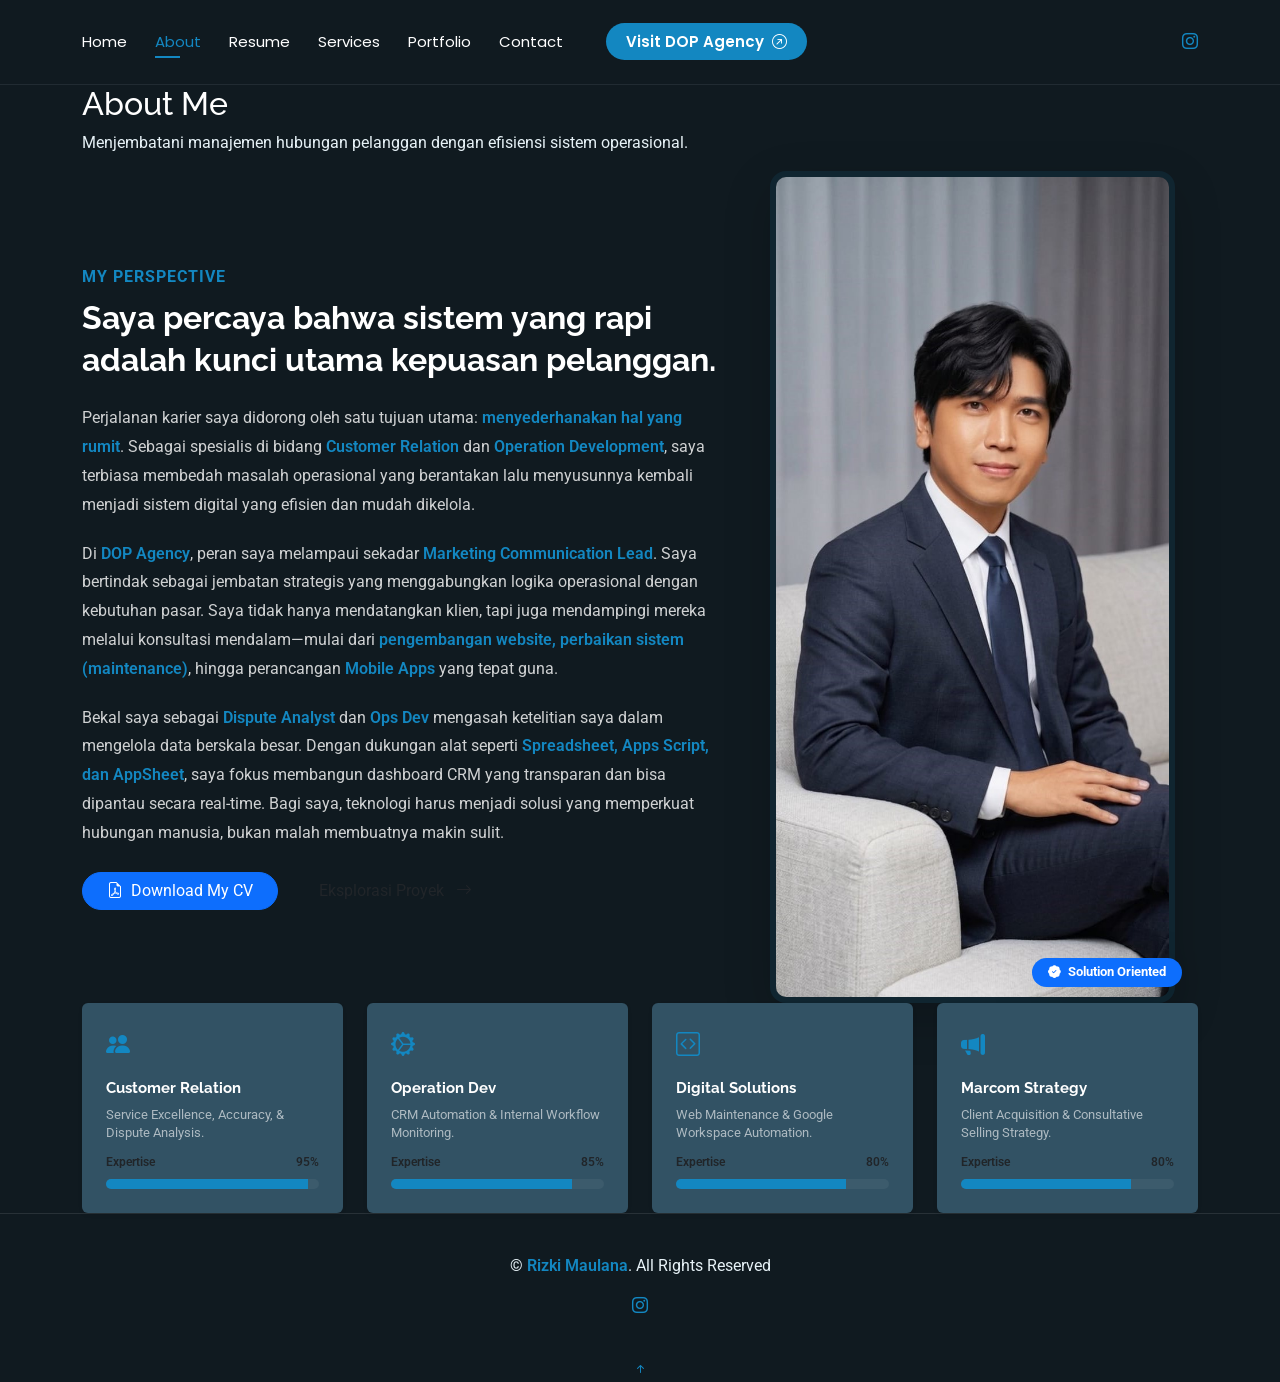
==== commit 4dfa20d6: "Revise text and styles in about.html Updated various text elements and styles in about.html to impro" ====
--- a/about.html
+++ b/about.html
@@ -19,21 +19,19 @@
   <link href="assets/css/main.css" rel="stylesheet">
   
   <style>
-    /* Paksa Header Solid */
     .header { background: #101a20 !important; }
     
-    /* Perbaikan Skill Box - Huruf dikecilkan agar border tetap rapi */
     .skill-box {
       padding: 1.5rem !important;
       height: 100%;
     }
     .skill-box h3 {
-      font-size: 0.95rem !important; /* Huruf judul skill lebih kecil */
+      font-size: 0.95rem !important;
       font-weight: 700;
       margin-bottom: 8px;
     }
     .skill-box p {
-      font-size: 0.8rem !important; /* Huruf deskripsi lebih kecil */
+      font-size: 0.8rem !important;
       line-height: 1.4;
       margin-bottom: 12px;
       color: rgba(255,255,255,0.6);
@@ -44,7 +42,7 @@
     }
 
     .profile-photo {
-      max-width: 90%; /* Foto nggak boleh kegedean */
+      max-width: 90%;
       border: 6px solid rgba(19, 135, 193, 0.1);
       transition: 0.5s;
     }
@@ -52,10 +50,17 @@
       border-color: var(--accent-color);
       transform: translateY(-5px);
     }
+    /* Biar teks lebih enak dibaca dan nggak kaku */
     .intro-content p {
-      text-align: justify;
-      font-size: 0.95rem;
-      line-height: 1.7;
+      text-align: left;
+      font-size: 1rem;
+      line-height: 1.8;
+      color: rgba(255, 255, 255, 0.8);
+      margin-bottom: 20px;
+    }
+    strong {
+      color: var(--accent-color);
+      font-weight: 600;
     }
   </style>
 </head>
@@ -86,7 +91,7 @@
     <section id="about" class="about section">
       <div class="container section-title" data-aos="fade-up">
         <h2>About Me</h2>
-        <p>Menghubungkan efisiensi operasional dengan solusi digital strategis.</p>
+        <p>Menjembatani manajemen hubungan pelanggan dengan efisiensi sistem operasional.</p>
       </div>
 
       <div class="container" data-aos="fade-up" data-aos-delay="100">
@@ -94,19 +99,19 @@
           
           <div class="col-lg-7 order-2 order-lg-1" data-aos="fade-right" data-aos-delay="150">
             <div class="intro-content">
-              <span class="eyebrow" style="color: var(--accent-color); font-weight: 700; letter-spacing: 1px;">THE PROBLEM SOLVER</span>
-              <h2 class="headline mt-2 mb-4" style="font-weight: 700;">Customer Relation & Operation Development Expert.</h2>
+              <span class="eyebrow" style="color: var(--accent-color); font-weight: 700; letter-spacing: 1px;">MY PERSPECTIVE</span>
+              <h2 class="headline mt-2 mb-4" style="font-weight: 700; line-height: 1.3;">Saya percaya bahwa sistem yang rapi adalah kunci utama kepuasan pelanggan.</h2>
               
               <p>
-                Saya adalah seorang profesional yang berfokus pada **Customer Relation dan Operation Development**. Karier saya dibangun di atas kemampuan menganalisis masalah operasional yang kompleks dan mengubahnya menjadi sistem digital yang efisien.
+                Perjalanan karier saya didorong oleh satu tujuan utama: <strong>menyederhanakan hal yang rumit</strong>. Sebagai spesialis di bidang <strong>Customer Relation</strong> dan <strong>Operation Development</strong>, saya terbiasa membedah masalah operasional yang berantakan lalu menyusunnya kembali menjadi sistem digital yang efisien dan mudah dikelola.
               </p>
 
               <p>
-                Saat ini, saya menjabat sebagai **Marketing Communication Lead di DOP Agency**, di mana saya mengombinasikan logika operasional dengan strategi pemasaran. Saya tidak hanya mencari klien, tetapi juga memberikan konsultasi mendalam untuk solusi **Website Development, Maintenance, perbaikan sistem, hingga perancangan Mobile Apps**.
+                Di <strong>DOP Agency</strong>, peran saya melampaui sekadar <strong>Marketing Communication Lead</strong>. Saya bertindak sebagai jembatan strategis yang menggabungkan logika operasional dengan kebutuhan pasar. Saya tidak hanya mendatangkan klien, tapi juga mendampingi mereka melalui konsultasi mendalam—mulai dari <strong>pengembangan website, perbaikan sistem (maintenance)</strong>, hingga perancangan <strong>Mobile Apps</strong> yang tepat guna.
               </p>
               
               <p>
-                Dengan latar belakang kuat sebagai **Dispute Analyst dan Ops Dev**, saya terbiasa mengelola data nasional menggunakan **Spreadsheet, Apps Script, dan AppSheet** untuk membangun Dashboard CRM yang transparan dan *real-time*. Saya percaya bahwa sistem yang rapi adalah kunci kepuasan pelanggan yang berkelanjutan.
+                Bekal saya sebagai <strong>Dispute Analyst</strong> dan <strong>Ops Dev</strong> mengasah ketelitian saya dalam mengelola data berskala besar. Dengan dukungan alat seperti <strong>Spreadsheet, Apps Script, dan AppSheet</strong>, saya fokus membangun dashboard CRM yang transparan dan bisa dipantau secara real-time. Bagi saya, teknologi harus menjadi solusi yang memperkuat hubungan manusia, bukan malah membuatnya makin sulit.
               </p>
 
               <div class="cta-group d-flex flex-wrap gap-3 mt-4">
@@ -114,7 +119,7 @@
                   <i class="bi bi-file-earmark-pdf me-2"></i>Download My CV
                 </a>
                 <a href="portfolio.html" class="btn btn-outline rounded-pill px-4">
-                  Lihat Karya <i class="bi bi-arrow-right ms-2"></i>
+                  Eksplorasi Proyek <i class="bi bi-arrow-right ms-2"></i>
                 </a>
               </div>
             </div>
@@ -124,8 +129,8 @@
             <div class="position-relative d-inline-block">
               <img src="assets/img/profile/profile-square-11.webp" alt="Rizki Maulana" class="img-fluid profile-photo rounded-4 shadow-lg">
               <div class="position-absolute bottom-0 end-0 mb-3 me-3">
-                <div class="badge bg-primary text-white p-2 px-3 rounded-pill shadow-lg">
-                  <i class="bi bi-patch-check-fill me-1"></i> Digital Solution Expert
+                <div class="badge bg-primary text-white p-2 px-3 rounded-pill shadow-lg" style="font-size: 0.8rem;">
+                  <i class="bi bi-patch-check-fill me-1"></i> Solution Oriented
                 </div>
               </div>
             </div>
@@ -143,7 +148,7 @@
             <div class="skill-box card border-0 p-4 shadow-sm h-100" style="background: var(--surface-color);">
               <i class="bi bi-people-fill mb-3" style="font-size: 1.5rem; color: var(--accent-color);"></i>
               <h3>Customer Relation</h3>
-              <p>Service Excellence, Accuracy, & Rapid Response Analyst.</p>
+              <p>Service Excellence, Accuracy, & Dispute Analysis.</p>
               <div class="d-flex justify-content-between progress-label">
                 <span>Expertise</span>
                 <span>95%</span>
@@ -158,7 +163,7 @@
             <div class="skill-box card border-0 p-4 shadow-sm h-100" style="background: var(--surface-color);">
               <i class="bi bi-gear-wide-connected mb-3" style="font-size: 1.5rem; color: var(--accent-color);"></i>
               <h3>Operation Dev</h3>
-              <p>Automasi Dashboard CRM & Sistem Monitoring Kerja.</p>
+              <p>CRM Automation & Internal Workflow Monitoring.</p>
               <div class="d-flex justify-content-between progress-label">
                 <span>Expertise</span>
                 <span>85%</span>
@@ -173,7 +178,7 @@
             <div class="skill-box card border-0 p-4 shadow-sm h-100" style="background: var(--surface-color);">
               <i class="bi bi-code-square mb-3" style="font-size: 1.5rem; color: var(--accent-color);"></i>
               <h3>Digital Solutions</h3>
-              <p>Web Maintenance, Apps Script, & Mobile Dev Consultant.</p>
+              <p>Web Maintenance & Google Workspace Automation.</p>
               <div class="d-flex justify-content-between progress-label">
                 <span>Expertise</span>
                 <span>80%</span>
@@ -188,7 +193,7 @@
             <div class="skill-box card border-0 p-4 shadow-sm h-100" style="background: var(--surface-color);">
               <i class="bi bi-megaphone-fill mb-3" style="font-size: 1.5rem; color: var(--accent-color);"></i>
               <h3>Marcom Strategy</h3>
-              <p>B2B Client Acquisition & Digital Communication.</p>
+              <p>Client Acquisition & Consultative Selling Strategy.</p>
               <div class="d-flex justify-content-between progress-label">
                 <span>Expertise</span>
                 <span>80%</span>
